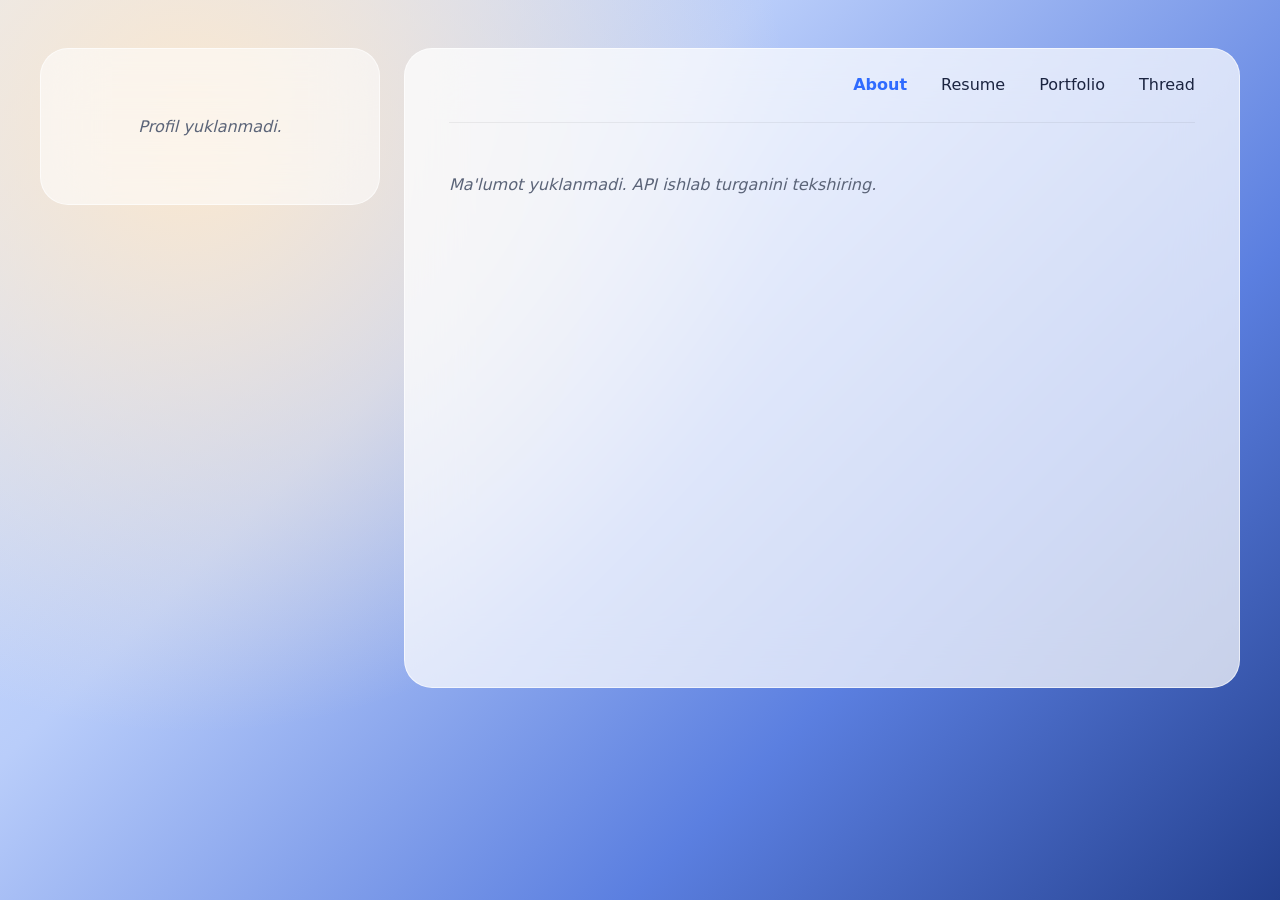
==== index.html @ 70d6c71b "Initial commit" ====
<!DOCTYPE html>
<html lang="uz">
<head>
<meta charset="UTF-8">
<meta name="viewport" content="width=device-width, initial-scale=1.0">
<title>Hanzo-Dev</title>
<meta name="description" content="">
<link rel="icon" href="/static/img/favicon.png">
<link rel="stylesheet" href="/static/css/style.css">
</head>
<body>
<div class="page-wrap">

  <aside class="sidebar" id="sidebar-root">
    <p class="loading-text">Yuklanmoqda...</p>
  </aside>

  <main class="content-panel">
    <nav class="nav-tabs" id="nav-tabs">
      <a href="#/about" data-tab="about">About</a>
      <a href="#/resume" data-tab="resume">Resume</a>
      <a href="#/portfolio" data-tab="portfolio">Portfolio</a>
      <a href="#/thread" data-tab="thread">Thread</a>
    </nav>
    <div id="content-panel-body">
      <p class="loading-text">Yuklanmoqda...</p>
    </div>
  </main>

</div>

<script src="/static/js/api.js"></script>
<script src="/static/js/app.js"></script>
</body>
</html>
---- static/css/style.css ----
:root {
  --accent: #2f6bff;
  --text-dark: #1b2440;
  --text-muted: #5b6478;
  --glass-bg: rgba(255, 255, 255, 0.55);
  --glass-border: rgba(255, 255, 255, 0.6);
  --card-bg: rgba(255, 255, 255, 0.72);
  --radius-lg: 28px;
  --radius-md: 18px;
  --radius-sm: 12px;
}

* { box-sizing: border-box; }

html, body {
  margin: 0;
  padding: 0;
  min-height: 100vh;
  font-family: "Poppins", "Inter", "Segoe UI", system-ui, sans-serif;
  color: var(--text-dark);
}

body {
  background:
    radial-gradient(circle at 15% 15%, #fbe8cf 0%, transparent 45%),
    linear-gradient(135deg, #dce9ff 0%, #b9cdfa 35%, #5b7fe0 70%, #24408f 100%);
  background-attachment: fixed;
  min-height: 100vh;
}

body.has-bg-image {
  background-image: var(--bg-image-url);
  background-size: cover;
  background-position: center;
  background-attachment: fixed;
}

.page-wrap {
  max-width: 1440px;
  margin: 0 auto;
  padding: 48px 40px;
  display: flex;
  gap: 24px;
  align-items: flex-start;
}

/* ---------- Sidebar ---------- */
.sidebar {
  width: 340px;
  flex-shrink: 0;
  background: var(--glass-bg);
  backdrop-filter: blur(30px);
  -webkit-backdrop-filter: blur(30px);
  border: 1px solid var(--glass-border);
  border-radius: var(--radius-lg);
  padding: 32px 28px;
  text-align: center;
}

.avatar-frame {
  width: 190px;
  height: 190px;
  margin: 0 auto 20px;
  border-radius: var(--radius-md);
  background: #f2f4fb;
  overflow: hidden;
  display: flex;
  align-items: center;
  justify-content: center;
}
.avatar-frame img { width: 100%; height: 100%; object-fit: cover; }
.avatar-frame .avatar-placeholder { font-size: 64px; color: #b9c1d9; }

.profile-name {
  font-size: 28px;
  font-weight: 700;
  margin: 4px 0 14px;
}
.profile-name .accent { color: var(--accent); }

.profile-badge {
  display: inline-block;
  background: #eef1f8;
  color: var(--text-muted);
  padding: 7px 18px;
  border-radius: 999px;
  font-size: 14px;
  font-weight: 500;
  margin-bottom: 26px;
}

.contact-info { text-align: left; display: flex; flex-direction: column; gap: 14px; }
.contact-row { display: flex; align-items: center; gap: 14px; }
.contact-icon {
  width: 42px; height: 42px; flex-shrink: 0;
  background: #eef1f8; border-radius: 12px;
  display: flex; align-items: center; justify-content: center;
  color: var(--accent);
}
.contact-icon svg { width: 20px; height: 20px; }
.contact-label { font-size: 11px; letter-spacing: .06em; text-transform: uppercase; color: #9aa2b8; margin-bottom: 2px; }
.contact-value { font-size: 15px; font-weight: 500; color: var(--text-dark); word-break: break-word; }

.social-row { display: flex; justify-content: center; flex-wrap: wrap; gap: 12px; margin-top: 28px; }
.social-row a {
  width: 38px; height: 38px; min-width: 38px; min-height: 38px;
  flex: 0 0 38px; border-radius: 50%;
  display: flex; align-items: center; justify-content: center;
  color: var(--text-dark); background: #eef1f8;
  transition: background .15s, color .15s;
}
.social-row a:hover { background: var(--accent); color: #fff; }
.social-row svg { width: 18px; height: 18px; }

/* ---------- Content panel ---------- */
.content-panel {
  flex: 1;
  background: var(--card-bg);
  backdrop-filter: blur(30px);
  -webkit-backdrop-filter: blur(30px);
  border: 1px solid var(--glass-border);
  border-radius: var(--radius-lg);
  padding: 26px 44px 48px;
  min-height: 640px;
}

.nav-tabs {
  display: flex;
  justify-content: flex-end;
  gap: 34px;
  padding-bottom: 22px;
  border-bottom: 1px solid rgba(0,0,0,0.06);
  margin-bottom: 32px;
}
.nav-tabs a {
  text-decoration: none;
  color: var(--text-dark);
  font-size: 16px;
  font-weight: 500;
  padding-bottom: 6px;
}
.nav-tabs a.active { color: var(--accent); font-weight: 700; }

.page-title { font-size: 34px; font-weight: 800; margin: 0 0 12px; }
.title-underline { width: 46px; height: 4px; background: var(--accent); border-radius: 4px; margin-bottom: 28px; }

.section-title { font-size: 24px; font-weight: 700; margin: 40px 0 18px; }
.lead-text { font-size: 16px; line-height: 1.75; color: var(--text-dark); margin-bottom: 16px; }

/* generic card */
.card {
  background: #fff;
  border-radius: var(--radius-md);
  padding: 26px;
}
.card-grid-2 { display: grid; grid-template-columns: 1fr 1fr; gap: 22px; }
.card-grid-2 .card { display: flex; gap: 16px; align-items: flex-start; }
.card-icon { color: var(--accent); flex-shrink: 0; margin-top: 2px; }
.card-icon svg { width: 26px; height: 26px; }
.card h3 { margin: 0 0 8px; font-size: 17px; font-weight: 700; }
.card p { margin: 0; font-size: 14.5px; line-height: 1.6; color: var(--text-muted); }

/* ---------- Resume: skills ---------- */
.skills-card { background: #fff; border-radius: var(--radius-md); padding: 30px 34px; }
.skill-row { margin-bottom: 26px; }
.skill-row:last-child { margin-bottom: 0; }
.skill-row .skill-label { font-size: 16px; margin-bottom: 10px; }
.skill-row .skill-label b { font-weight: 700; }
.skill-bar-track { height: 8px; border-radius: 6px; background: #eef1f8; overflow: hidden; }
.skill-bar-fill { height: 100%; background: var(--accent); border-radius: 6px; }

/* ---------- Journey ---------- */
.journey-header { display: flex; align-items: center; gap: 14px; margin: 44px 0 22px; }
.journey-header .icon-box {
  width: 44px; height: 44px; border-radius: 12px; background: #eef1f8;
  display: flex; align-items: center; justify-content: center; color: var(--accent);
}
.journey-list { border-left: 2px solid #e3e7f3; padding-left: 26px; display: flex; flex-direction: column; gap: 30px; }
.journey-item { position: relative; }
.journey-item::before {
  content: ""; position: absolute; left: -32px; top: 6px;
  width: 10px; height: 10px; border-radius: 50%; background: var(--accent);
}
.journey-item h4 { margin: 0 0 4px; font-size: 17px; font-weight: 700; }
.journey-item .journey-year { color: var(--accent); font-weight: 600; margin-bottom: 8px; display: inline-block; }
.journey-item p { margin: 0; color: var(--text-muted); line-height: 1.7; }

/* ---------- Portfolio ---------- */
.filter-tabs { display: flex; gap: 28px; margin-bottom: 30px; flex-wrap: wrap; }
.filter-tabs a { text-decoration: none; color: var(--text-muted); font-weight: 500; font-size: 15px; }
.filter-tabs a.active { color: var(--accent); font-weight: 700; }
.portfolio-grid { display: grid; grid-template-columns: repeat(3, 1fr); gap: 26px; }
.portfolio-card { display: block; text-decoration: none; color: inherit; }
.portfolio-thumb {
  border-radius: var(--radius-md); overflow: hidden; aspect-ratio: 16/10.2;
  background: #dfe6fb; margin-bottom: 14px;
}
.portfolio-thumb img { width: 100%; height: 100%; object-fit: cover; display: block; }
.portfolio-card h3 { margin: 0 0 4px; font-size: 17px; font-weight: 700; }
.portfolio-card span { color: var(--text-muted); font-size: 14px; }

/* ---------- Thread ---------- */
.thread-grid { display: grid; grid-template-columns: 1fr 1fr; gap: 24px; }
.thread-card { background: #fff; border-radius: var(--radius-md); padding: 26px; display: block; text-decoration: none; color: inherit; }
.thread-meta { color: var(--text-muted); font-size: 14px; margin-bottom: 10px; }
.thread-meta .read-time { color: var(--accent); font-weight: 600; }
.thread-card h3 { font-size: 19px; font-weight: 700; margin: 0 0 10px; line-height: 1.35; }
.thread-card p { color: var(--text-muted); font-size: 14.5px; line-height: 1.65; margin: 0 0 16px; }
.tag-row { display: flex; gap: 8px; flex-wrap: wrap; }
.tag-pill {
  border: 1px solid var(--accent); color: var(--accent);
  border-radius: 999px; padding: 5px 14px; font-size: 13px; font-weight: 500;
}

/* ---------- Inside world / grid ---------- */
.inside-grid { display: grid; grid-template-columns: repeat(3, 1fr); gap: 22px; }
.inside-grid .card { background: #fff; }
.inside-grid .card-head { display: flex; align-items: center; gap: 10px; margin-bottom: 16px; }
.inside-grid .card-head .card-icon svg { width: 22px; height: 22px; }
.inside-grid .card-head h3 { margin: 0; font-size: 17px; }
.inside-list { list-style: none; padding: 0; margin: 0; display: flex; flex-direction: column; gap: 14px; }
.inside-list li { font-size: 14.5px; line-height: 1.55; color: var(--text-muted); }

/* ---------- Contact form ---------- */
.contact-card { background: #fff; border-radius: var(--radius-md); padding: 30px; margin-top: 20px; }
.contact-heading { color: var(--accent); font-size: 24px; font-weight: 800; margin: 0 0 8px; }
.contact-sub { color: var(--text-muted); margin: 0 0 24px; }
.form-grid { display: grid; grid-template-columns: 1fr 1fr; gap: 18px; margin-bottom: 18px; }
.form-input, .form-textarea {
  width: 100%; border: none; border-bottom: 1.5px solid #e3e7f3; background: transparent;
  padding: 10px 4px; font-size: 15px; font-family: inherit; color: var(--text-dark);
}
.form-input:focus, .form-textarea:focus { outline: none; border-color: var(--accent); }
.form-textarea { resize: vertical; min-height: 110px; }
.btn-send {
  background: var(--accent); color: #fff; border: none; border-radius: 12px;
  padding: 13px 26px; font-size: 15px; font-weight: 600; cursor: pointer;
  display: inline-flex; align-items: center; gap: 8px; margin-top: 20px;
}
.btn-send:hover { opacity: .92; }

/* ---------- Comments ---------- */
.comment-list { display: flex; flex-direction: column; gap: 18px; margin: 24px 0; }
.comment-item { background: #fff; border-radius: var(--radius-sm); padding: 18px 20px; }
.comment-item .c-name { font-weight: 700; margin-right: 10px; }
.comment-item .c-date { color: var(--text-muted); font-size: 13px; }
.comment-item p { margin: 8px 0 0; color: var(--text-dark); line-height: 1.6; }
.comment-empty { color: var(--text-muted); font-style: italic; }

.alert { padding: 14px 18px; border-radius: 12px; margin-bottom: 20px; font-size: 14.5px; }
.alert-success { background: #e6f4ea; color: #1e7a3c; }
.alert-error { background: #fdeaea; color: #b3261e; }

.post-body { font-size: 16px; line-height: 1.85; color: var(--text-dark); }
.post-cover { border-radius: var(--radius-md); overflow: hidden; margin-bottom: 26px; }
.post-cover img { width: 100%; display: block; }

@media (max-width: 980px) {
  .page-wrap { flex-direction: column; padding: 20px; }
  .sidebar { width: 100%; }
  .content-panel { padding: 24px; }
  .nav-tabs { justify-content: flex-start; flex-wrap: wrap; gap: 18px; }
  .card-grid-2, .inside-grid, .portfolio-grid, .thread-grid, .form-grid { grid-template-columns: 1fr; }
}

/* ---------- SPA helpers ---------- */
.hidden { display: none !important; }
.loading-text { color: var(--text-muted); font-style: italic; padding: 20px 0; }
.skeleton { background: linear-gradient(90deg,#eef1f8 25%,#f6f8fc 37%,#eef1f8 63%); background-size: 400% 100%; animation: sk 1.4s ease infinite; border-radius: 10px; }
@keyframes sk { 0% {background-position:100% 50%;} 100% {background-position:0 50%;} }
.field-error { color: #b3261e; font-size: 13px; margin-top: 4px; }
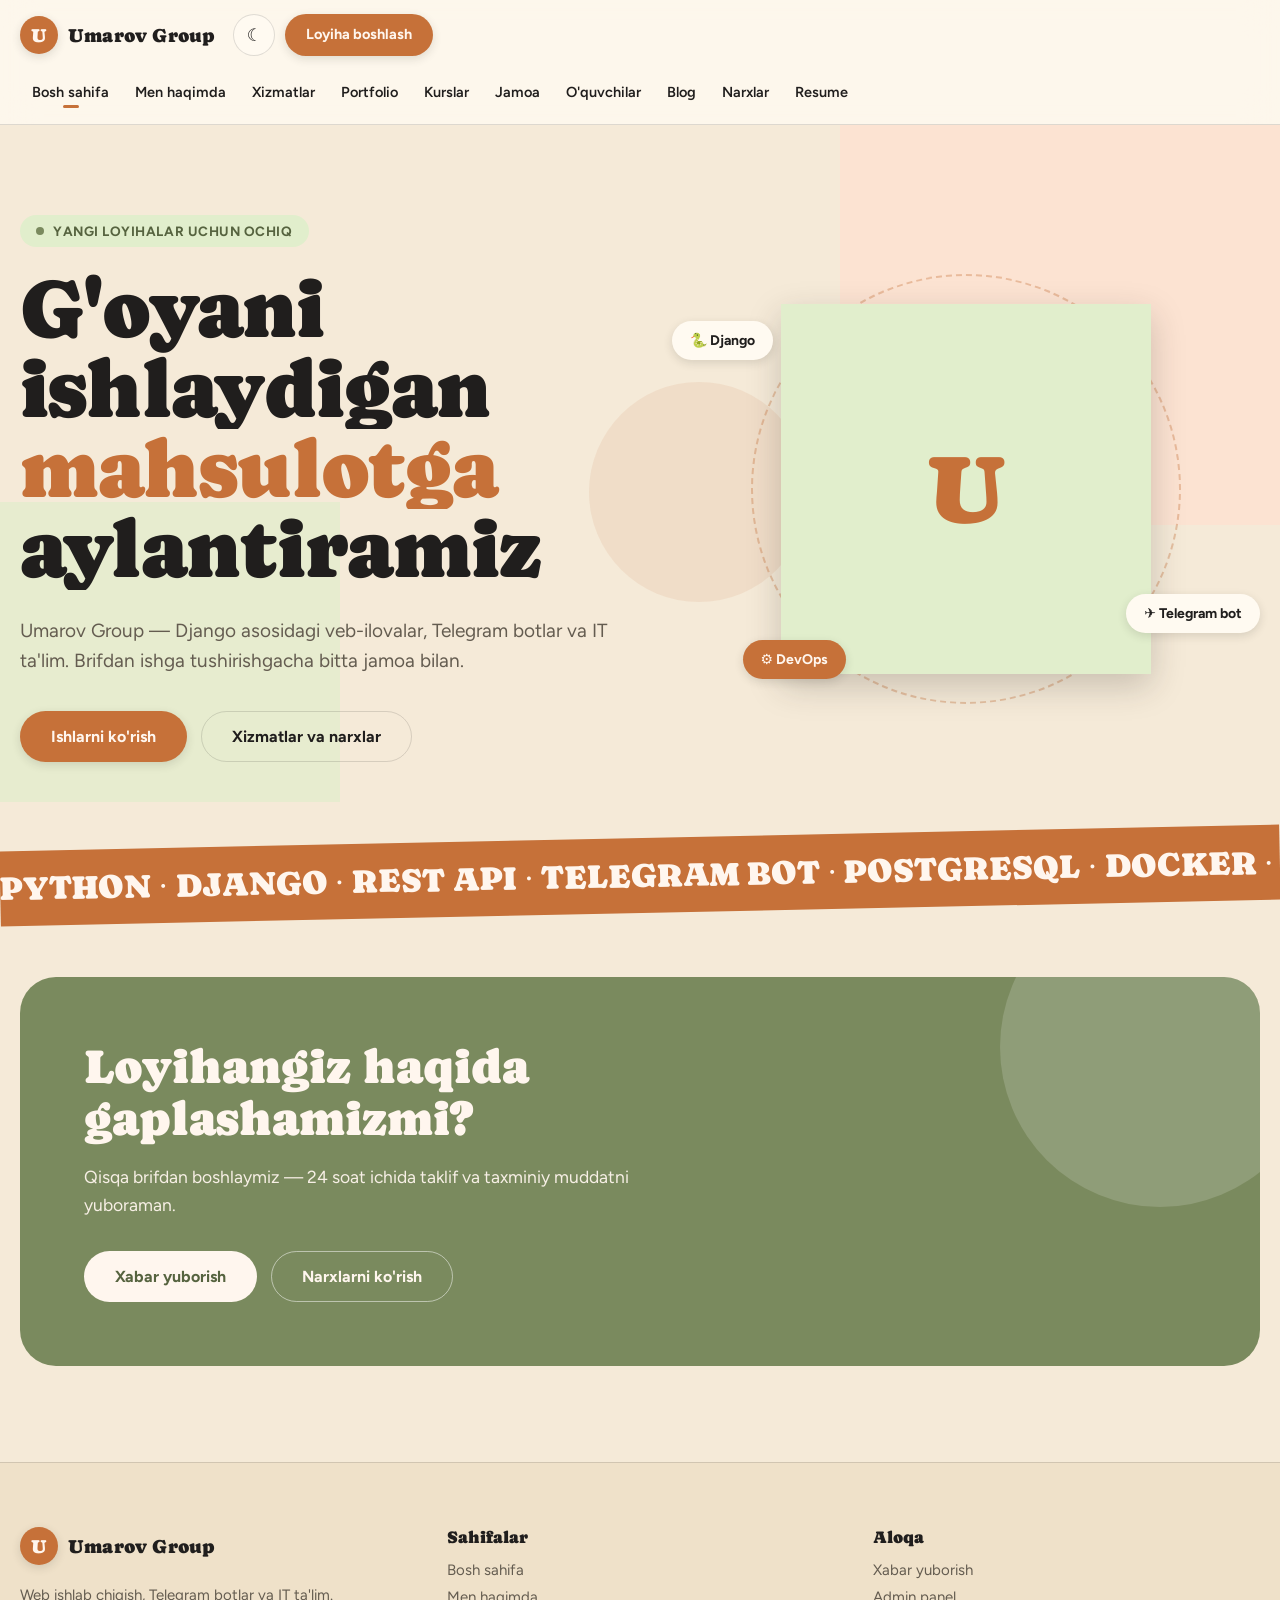
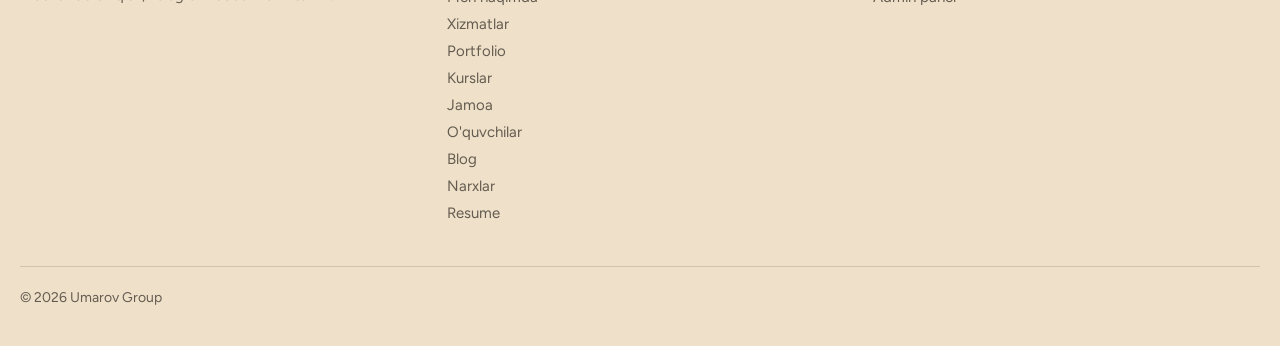
==== commit 9c755b87: "Rebuild the public site from scratch in the "Organic" design Implements the Claude Design handoff: w" ====
--- a/index.html
+++ b/index.html
@@ -3,33 +3,26 @@
 <head>
 <meta charset="UTF-8">
 <meta name="viewport" content="width=device-width, initial-scale=1.0">
-<title>Hanzo-Dev</title>
+<title>Umarov Group</title>
 <meta name="description" content="">
 <link rel="icon" href="/static/img/favicon.png">
+<script>
+try { var t = localStorage.getItem("ug-theme"); if (t === "dark" || t === "light") document.documentElement.setAttribute("data-ugtheme", t); } catch (e) {}
+</script>
+<link rel="preconnect" href="https://fonts.googleapis.com">
+<link rel="preconnect" href="https://fonts.gstatic.com" crossorigin>
+<link rel="stylesheet" href="https://fonts.googleapis.com/css2?family=Caprasimo&family=Figtree:wght@400;500;600;700;800&family=Poppins:wght@400;500;600;700;800&display=swap">
 <link rel="stylesheet" href="/static/css/style.css">
+<link rel="stylesheet" href="/static/css/admin.css">
 </head>
 <body>
-<div class="page-wrap">
-
-  <aside class="sidebar" id="sidebar-root">
-    <p class="loading-text">Yuklanmoqda...</p>
-  </aside>
-
-  <main class="content-panel">
-    <nav class="nav-tabs" id="nav-tabs">
-      <a href="#/about" data-tab="about">About</a>
-      <a href="#/resume" data-tab="resume">Resume</a>
-      <a href="#/portfolio" data-tab="portfolio">Portfolio</a>
-      <a href="#/thread" data-tab="thread">Thread</a>
-    </nav>
-    <div id="content-panel-body">
-      <p class="loading-text">Yuklanmoqda...</p>
-    </div>
-  </main>
-
+<div id="app-root">
+  <p class="ug-boot">Yuklanmoqda...</p>
 </div>
 
 <script src="/static/js/api.js"></script>
 <script src="/static/js/app.js"></script>
+<script src="/static/js/admin.js"></script>
+<script src="/static/js/router.js"></script>
 </body>
 </html>
--- a/static/css/style.css
+++ b/static/css/style.css
@@ -1,271 +1,327 @@
+/* Umarov Group — "Organic" dizayn tizimi asosidagi ochiq sayt uslublari.
+   Rang, shrift va soyalar :root dagi --pg-* o'zgaruvchilaridan olinadi
+   (qorong'i rejim html[data-ugtheme="dark"] orqali). Admin panel uslubi
+   alohida — admin.css. */
 :root {
-  --accent: #2f6bff;
-  --text-dark: #1b2440;
-  --text-muted: #5b6478;
-  --glass-bg: rgba(255, 255, 255, 0.55);
-  --glass-border: rgba(255, 255, 255, 0.6);
-  --card-bg: rgba(255, 255, 255, 0.72);
-  --radius-lg: 28px;
-  --radius-md: 18px;
-  --radius-sm: 12px;
-}
-
-* { box-sizing: border-box; }
-
-html, body {
-  margin: 0;
-  padding: 0;
-  min-height: 100vh;
-  font-family: "Poppins", "Inter", "Segoe UI", system-ui, sans-serif;
-  color: var(--text-dark);
-}
-
-body {
-  background:
-    radial-gradient(circle at 15% 15%, #fbe8cf 0%, transparent 45%),
-    linear-gradient(135deg, #dce9ff 0%, #b9cdfa 35%, #5b7fe0 70%, #24408f 100%);
-  background-attachment: fixed;
-  min-height: 100vh;
-}
-
-body.has-bg-image {
-  background-image: var(--bg-image-url);
-  background-size: cover;
-  background-position: center;
-  background-attachment: fixed;
-}
-
-.page-wrap {
-  max-width: 1440px;
-  margin: 0 auto;
-  padding: 48px 40px;
-  display: flex;
-  gap: 24px;
-  align-items: flex-start;
-}
-
-/* ---------- Sidebar ---------- */
-.sidebar {
-  width: 340px;
-  flex-shrink: 0;
-  background: var(--glass-bg);
-  backdrop-filter: blur(30px);
-  -webkit-backdrop-filter: blur(30px);
-  border: 1px solid var(--glass-border);
-  border-radius: var(--radius-lg);
-  padding: 32px 28px;
-  text-align: center;
-}
-
-.avatar-frame {
-  width: 190px;
-  height: 190px;
-  margin: 0 auto 20px;
-  border-radius: var(--radius-md);
-  background: #f2f4fb;
-  overflow: hidden;
-  display: flex;
-  align-items: center;
-  justify-content: center;
-}
-.avatar-frame img { width: 100%; height: 100%; object-fit: cover; }
-.avatar-frame .avatar-placeholder { font-size: 64px; color: #b9c1d9; }
-
-.profile-name {
-  font-size: 28px;
-  font-weight: 700;
-  margin: 4px 0 14px;
-}
-.profile-name .accent { color: var(--accent); }
-
-.profile-badge {
-  display: inline-block;
-  background: #eef1f8;
-  color: var(--text-muted);
-  padding: 7px 18px;
-  border-radius: 999px;
-  font-size: 14px;
-  font-weight: 500;
-  margin-bottom: 26px;
-}
-
-.contact-info { text-align: left; display: flex; flex-direction: column; gap: 14px; }
-.contact-row { display: flex; align-items: center; gap: 14px; }
-.contact-icon {
-  width: 42px; height: 42px; flex-shrink: 0;
-  background: #eef1f8; border-radius: 12px;
-  display: flex; align-items: center; justify-content: center;
-  color: var(--accent);
-}
-.contact-icon svg { width: 20px; height: 20px; }
-.contact-label { font-size: 11px; letter-spacing: .06em; text-transform: uppercase; color: #9aa2b8; margin-bottom: 2px; }
-.contact-value { font-size: 15px; font-weight: 500; color: var(--text-dark); word-break: break-word; }
-
-.social-row { display: flex; justify-content: center; flex-wrap: wrap; gap: 12px; margin-top: 28px; }
-.social-row a {
-  width: 38px; height: 38px; min-width: 38px; min-height: 38px;
-  flex: 0 0 38px; border-radius: 50%;
-  display: flex; align-items: center; justify-content: center;
-  color: var(--text-dark); background: #eef1f8;
-  transition: background .15s, color .15s;
-}
-.social-row a:hover { background: var(--accent); color: #fff; }
-.social-row svg { width: 18px; height: 18px; }
-
-/* ---------- Content panel ---------- */
-.content-panel {
-  flex: 1;
-  background: var(--card-bg);
-  backdrop-filter: blur(30px);
-  -webkit-backdrop-filter: blur(30px);
-  border: 1px solid var(--glass-border);
-  border-radius: var(--radius-lg);
-  padding: 26px 44px 48px;
-  min-height: 640px;
-}
-
-.nav-tabs {
-  display: flex;
-  justify-content: flex-end;
-  gap: 34px;
-  padding-bottom: 22px;
-  border-bottom: 1px solid rgba(0,0,0,0.06);
-  margin-bottom: 32px;
-}
-.nav-tabs a {
-  text-decoration: none;
-  color: var(--text-dark);
-  font-size: 16px;
-  font-weight: 500;
-  padding-bottom: 6px;
-}
-.nav-tabs a.active { color: var(--accent); font-weight: 700; }
-
-.page-title { font-size: 34px; font-weight: 800; margin: 0 0 12px; }
-.title-underline { width: 46px; height: 4px; background: var(--accent); border-radius: 4px; margin-bottom: 28px; }
-
-.section-title { font-size: 24px; font-weight: 700; margin: 40px 0 18px; }
-.lead-text { font-size: 16px; line-height: 1.75; color: var(--text-dark); margin-bottom: 16px; }
-
-/* generic card */
-.card {
-  background: #fff;
-  border-radius: var(--radius-md);
-  padding: 26px;
-}
-.card-grid-2 { display: grid; grid-template-columns: 1fr 1fr; gap: 22px; }
-.card-grid-2 .card { display: flex; gap: 16px; align-items: flex-start; }
-.card-icon { color: var(--accent); flex-shrink: 0; margin-top: 2px; }
-.card-icon svg { width: 26px; height: 26px; }
-.card h3 { margin: 0 0 8px; font-size: 17px; font-weight: 700; }
-.card p { margin: 0; font-size: 14.5px; line-height: 1.6; color: var(--text-muted); }
-
-/* ---------- Resume: skills ---------- */
-.skills-card { background: #fff; border-radius: var(--radius-md); padding: 30px 34px; }
-.skill-row { margin-bottom: 26px; }
-.skill-row:last-child { margin-bottom: 0; }
-.skill-row .skill-label { font-size: 16px; margin-bottom: 10px; }
-.skill-row .skill-label b { font-weight: 700; }
-.skill-bar-track { height: 8px; border-radius: 6px; background: #eef1f8; overflow: hidden; }
-.skill-bar-fill { height: 100%; background: var(--accent); border-radius: 6px; }
-
-/* ---------- Journey ---------- */
-.journey-header { display: flex; align-items: center; gap: 14px; margin: 44px 0 22px; }
-.journey-header .icon-box {
-  width: 44px; height: 44px; border-radius: 12px; background: #eef1f8;
-  display: flex; align-items: center; justify-content: center; color: var(--accent);
-}
-.journey-list { border-left: 2px solid #e3e7f3; padding-left: 26px; display: flex; flex-direction: column; gap: 30px; }
-.journey-item { position: relative; }
-.journey-item::before {
-  content: ""; position: absolute; left: -32px; top: 6px;
-  width: 10px; height: 10px; border-radius: 50%; background: var(--accent);
-}
-.journey-item h4 { margin: 0 0 4px; font-size: 17px; font-weight: 700; }
-.journey-item .journey-year { color: var(--accent); font-weight: 600; margin-bottom: 8px; display: inline-block; }
-.journey-item p { margin: 0; color: var(--text-muted); line-height: 1.7; }
-
-/* ---------- Portfolio ---------- */
-.filter-tabs { display: flex; gap: 28px; margin-bottom: 30px; flex-wrap: wrap; }
-.filter-tabs a { text-decoration: none; color: var(--text-muted); font-weight: 500; font-size: 15px; }
-.filter-tabs a.active { color: var(--accent); font-weight: 700; }
-.portfolio-grid { display: grid; grid-template-columns: repeat(3, 1fr); gap: 26px; }
-.portfolio-card { display: block; text-decoration: none; color: inherit; }
-.portfolio-thumb {
-  border-radius: var(--radius-md); overflow: hidden; aspect-ratio: 16/10.2;
-  background: #dfe6fb; margin-bottom: 14px;
-}
-.portfolio-thumb img { width: 100%; height: 100%; object-fit: cover; display: block; }
-.portfolio-card h3 { margin: 0 0 4px; font-size: 17px; font-weight: 700; }
-.portfolio-card span { color: var(--text-muted); font-size: 14px; }
-
-/* ---------- Thread ---------- */
-.thread-grid { display: grid; grid-template-columns: 1fr 1fr; gap: 24px; }
-.thread-card { background: #fff; border-radius: var(--radius-md); padding: 26px; display: block; text-decoration: none; color: inherit; }
-.thread-meta { color: var(--text-muted); font-size: 14px; margin-bottom: 10px; }
-.thread-meta .read-time { color: var(--accent); font-weight: 600; }
-.thread-card h3 { font-size: 19px; font-weight: 700; margin: 0 0 10px; line-height: 1.35; }
-.thread-card p { color: var(--text-muted); font-size: 14.5px; line-height: 1.65; margin: 0 0 16px; }
-.tag-row { display: flex; gap: 8px; flex-wrap: wrap; }
-.tag-pill {
-  border: 1px solid var(--accent); color: var(--accent);
-  border-radius: 999px; padding: 5px 14px; font-size: 13px; font-weight: 500;
-}
-
-/* ---------- Inside world / grid ---------- */
-.inside-grid { display: grid; grid-template-columns: repeat(3, 1fr); gap: 22px; }
-.inside-grid .card { background: #fff; }
-.inside-grid .card-head { display: flex; align-items: center; gap: 10px; margin-bottom: 16px; }
-.inside-grid .card-head .card-icon svg { width: 22px; height: 22px; }
-.inside-grid .card-head h3 { margin: 0; font-size: 17px; }
-.inside-list { list-style: none; padding: 0; margin: 0; display: flex; flex-direction: column; gap: 14px; }
-.inside-list li { font-size: 14.5px; line-height: 1.55; color: var(--text-muted); }
-
-/* ---------- Contact form ---------- */
-.contact-card { background: #fff; border-radius: var(--radius-md); padding: 30px; margin-top: 20px; }
-.contact-heading { color: var(--accent); font-size: 24px; font-weight: 800; margin: 0 0 8px; }
-.contact-sub { color: var(--text-muted); margin: 0 0 24px; }
-.form-grid { display: grid; grid-template-columns: 1fr 1fr; gap: 18px; margin-bottom: 18px; }
-.form-input, .form-textarea {
-  width: 100%; border: none; border-bottom: 1.5px solid #e3e7f3; background: transparent;
-  padding: 10px 4px; font-size: 15px; font-family: inherit; color: var(--text-dark);
-}
-.form-input:focus, .form-textarea:focus { outline: none; border-color: var(--accent); }
-.form-textarea { resize: vertical; min-height: 110px; }
-.btn-send {
-  background: var(--accent); color: #fff; border: none; border-radius: 12px;
-  padding: 13px 26px; font-size: 15px; font-weight: 600; cursor: pointer;
-  display: inline-flex; align-items: center; gap: 8px; margin-top: 20px;
-}
-.btn-send:hover { opacity: .92; }
-
-/* ---------- Comments ---------- */
-.comment-list { display: flex; flex-direction: column; gap: 18px; margin: 24px 0; }
-.comment-item { background: #fff; border-radius: var(--radius-sm); padding: 18px 20px; }
-.comment-item .c-name { font-weight: 700; margin-right: 10px; }
-.comment-item .c-date { color: var(--text-muted); font-size: 13px; }
-.comment-item p { margin: 8px 0 0; color: var(--text-dark); line-height: 1.6; }
-.comment-empty { color: var(--text-muted); font-style: italic; }
-
-.alert { padding: 14px 18px; border-radius: 12px; margin-bottom: 20px; font-size: 14.5px; }
-.alert-success { background: #e6f4ea; color: #1e7a3c; }
-.alert-error { background: #fdeaea; color: #b3261e; }
-
-.post-body { font-size: 16px; line-height: 1.85; color: var(--text-dark); }
-.post-cover { border-radius: var(--radius-md); overflow: hidden; margin-bottom: 26px; }
-.post-cover img { width: 100%; display: block; }
-
-@media (max-width: 980px) {
-  .page-wrap { flex-direction: column; padding: 20px; }
-  .sidebar { width: 100%; }
-  .content-panel { padding: 24px; }
-  .nav-tabs { justify-content: flex-start; flex-wrap: wrap; gap: 18px; }
-  .card-grid-2, .inside-grid, .portfolio-grid, .thread-grid, .form-grid { grid-template-columns: 1fr; }
-}
-
-/* ---------- SPA helpers ---------- */
-.hidden { display: none !important; }
-.loading-text { color: var(--text-muted); font-style: italic; padding: 20px 0; }
-.skeleton { background: linear-gradient(90deg,#eef1f8 25%,#f6f8fc 37%,#eef1f8 63%); background-size: 400% 100%; animation: sk 1.4s ease infinite; border-radius: 10px; }
-@keyframes sk { 0% {background-position:100% 50%;} 100% {background-position:0 50%;} }
-.field-error { color: #b3261e; font-size: 13px; margin-top: 4px; }
+  --pg-bg: #f5ead8; --pg-bg2: #efe1c9; --pg-surface: #fffaf1; --pg-ink: #201e1d; --pg-muted: #645c50;
+  --pg-line: rgba(32, 30, 29, .14); --pg-accent: #c67139; --pg-accent-ink: #8c491a; --pg-accent-soft: #ffe1d0;
+  --pg-accent2: #7a8a5e; --pg-accent2-ink: #56633f; --pg-accent2-soft: #e1eecc;
+  --pg-glass: rgba(255, 250, 241, .78); --pg-shadow: 0 12px 32px rgba(46, 43, 37, .22); --pg-shadow-sm: 0 3px 10px rgba(46, 43, 37, .14);
+  --pg-onaccent: #fff6ee; --mx: 0; --my: 0; --prog: 0;
+  --ug-font-display: "Caprasimo", Georgia, serif;
+  --ug-ease: cubic-bezier(.2, .8, .2, 1);
+}
+html[data-ugtheme="dark"] {
+  --pg-bg: #171310; --pg-bg2: #1f1a15; --pg-surface: #241e19; --pg-ink: #f7edde; --pg-muted: #c7bca9;
+  --pg-line: rgba(247, 237, 222, .16); --pg-accent: #e8945a; --pg-accent-ink: #ffc6a5; --pg-accent-soft: #3a2617;
+  --pg-accent2: #aebf92; --pg-accent2-ink: #ccdbb2; --pg-accent2-soft: #2b3320;
+  --pg-glass: rgba(36, 30, 25, .78); --pg-shadow: 0 14px 40px rgba(0, 0, 0, .5); --pg-shadow-sm: 0 3px 12px rgba(0, 0, 0, .4);
+  --pg-onaccent: #1b1209;
+}
+
+html[data-app="public"] { scroll-behavior: smooth; }
+html[data-app="public"] body {
+  margin: 0; background: var(--pg-bg); color: var(--pg-ink);
+  font-family: "Figtree", system-ui, sans-serif; -webkit-font-smoothing: antialiased; overflow-x: hidden;
+}
+html[data-app="public"] *, html[data-app="public"] *::before, html[data-app="public"] *::after { box-sizing: border-box; }
+:where(html[data-app="public"] a) { color: var(--pg-accent-ink); text-decoration: none; transition: color .2s, background-color .2s, border-color .2s, transform .45s var(--ug-ease), box-shadow .45s var(--ug-ease); }
+:where(html[data-app="public"] a):hover { color: var(--pg-accent); }
+html[data-app="public"] ::selection { background: var(--pg-accent); color: var(--pg-onaccent); }
+html[data-app="public"] :focus-visible { outline: 2px solid var(--pg-accent); outline-offset: 3px; }
+html[data-app="public"] img { max-width: 100%; display: block; }
+.ug-boot { padding: 80px 20px; text-align: center; color: #645c50; font-family: "Figtree", system-ui, sans-serif; }
+
+/* ---------- Animatsiyalar ---------- */
+[data-reveal] { opacity: 0; transform: translateY(38px) scale(.985); transition: opacity .85s cubic-bezier(.2, .75, .25, 1), transform .85s cubic-bezier(.2, .75, .25, 1); }
+[data-reveal="in"] { opacity: 1; transform: none; }
+@keyframes ug-rise { 0% { opacity: 0; transform: translateY(120%) rotate(6deg); } 100% { opacity: 1; transform: none; } }
+@keyframes ug-float { 0%, 100% { transform: translate3d(0, 0, 0) rotate(0); } 50% { transform: translate3d(0, -26px, 0) rotate(6deg); } }
+@keyframes ug-morph { 0%, 100% { border-radius: 58% 42% 44% 56% / 52% 48% 52% 48%; } 33% { border-radius: 42% 58% 62% 38% / 44% 62% 38% 56%; } 66% { border-radius: 50% 50% 36% 64% / 60% 40% 60% 40%; } }
+@keyframes ug-spin { to { transform: rotate(360deg); } }
+@keyframes ug-marquee { to { transform: translateX(-50%); } }
+@keyframes ug-pulse { 0%, 100% { transform: scale(1); opacity: .5; } 50% { transform: scale(1.18); opacity: .18; } }
+@media (prefers-reduced-motion: reduce) {
+  *, *::before, *::after { animation-duration: .001ms !important; transition-duration: .001ms !important; }
+  [data-reveal] { opacity: 1; transform: none; }
+}
+
+/* ---------- Qobiq: progress, glow, header ---------- */
+.ug-progress { position: fixed; top: 0; left: 0; height: 4px; width: 100%; z-index: 90; pointer-events: none; }
+.ug-progress > div { height: 100%; width: calc(var(--prog) * 100%); background: linear-gradient(90deg, var(--pg-accent2), var(--pg-accent)); border-radius: 0 999px 999px 0; }
+.ug-glow {
+  position: fixed; top: 0; left: 0; width: 520px; height: 520px; margin: -260px 0 0 -260px; border-radius: 50%;
+  pointer-events: none; z-index: 1; opacity: .7; filter: blur(24px); transition: opacity .4s;
+  background: radial-gradient(circle, color-mix(in srgb, var(--pg-accent) 26%, transparent) 0%, transparent 68%);
+}
+.ug-shell { position: relative; z-index: 2; min-height: 100vh; background: var(--pg-bg); overflow: hidden; }
+.ug-header {
+  position: sticky; top: 0; z-index: 50; padding: 14px 20px;
+  backdrop-filter: blur(18px); -webkit-backdrop-filter: blur(18px);
+  background: var(--pg-glass); border-bottom: 1px solid var(--pg-line);
+}
+.ug-header-in { max-width: 1280px; margin: 0 auto; display: flex; align-items: center; gap: 18px; flex-wrap: wrap; }
+.ug-brand { display: flex; align-items: center; gap: 10px; flex-shrink: 0; }
+.ug-mark {
+  width: 38px; height: 38px; border-radius: 50%; background: var(--pg-accent); color: var(--pg-onaccent);
+  display: grid; place-items: center; font-family: var(--ug-font-display); font-size: 19px; box-shadow: var(--pg-shadow-sm);
+}
+.ug-brand-name { font-family: var(--ug-font-display); font-size: 19px; color: var(--pg-ink); letter-spacing: .2px; }
+.ug-nav { display: flex; gap: 2px; flex-wrap: nowrap; overflow-x: auto; scrollbar-width: none; margin-left: auto; align-items: center; min-width: 0; }
+.ug-nav::-webkit-scrollbar { display: none; }
+.ug-nav a { flex: 0 0 auto; position: relative; padding: 9px 12px; border-radius: 999px; font-size: 14.5px; font-weight: 600; color: var(--pg-ink); }
+.ug-nav a:hover { background: var(--pg-accent-soft); color: var(--pg-accent-ink); }
+.ug-nav a.active::after { content: ""; position: absolute; left: 50%; bottom: 2px; width: 16px; height: 3px; margin-left: -8px; border-radius: 999px; background: var(--pg-accent); }
+.ug-actions { display: flex; gap: 10px; align-items: center; }
+.ug-theme-btn {
+  width: 42px; height: 42px; border-radius: 999px; border: 1px solid var(--pg-line); background: var(--pg-surface); color: var(--pg-ink);
+  cursor: pointer; display: grid; place-items: center; font-size: 17px; font-family: inherit;
+}
+.ug-theme-btn:hover { background: var(--pg-accent-soft); color: var(--pg-accent-ink); }
+@media (max-width: 1360px) { .ug-nav { order: 3; width: 100%; margin-left: 0; } }
+@media (max-width: 520px) { .ug-actions .ug-btn-sm { display: none; } .ug-actions { margin-left: auto; } }
+
+/* ---------- Tugmalar va umumiy elementlar ---------- */
+.ug-btn { display: inline-block; padding: 15px 30px; border-radius: 999px; font-weight: 700; font-size: 16px; cursor: pointer; font-family: inherit; border: 1.5px solid transparent; text-align: center; line-height: 1.2; }
+.ug-btn-sm { padding: 11px 20px; font-size: 14.5px; white-space: nowrap; }
+.ug-btn-primary { background: var(--pg-accent); color: var(--pg-onaccent); box-shadow: var(--pg-shadow-sm); }
+html[data-app="public"] .ug-btn-primary:hover { background: var(--pg-accent-ink); color: var(--pg-onaccent); }
+.ug-btn-ghost { border-color: var(--pg-line); color: var(--pg-ink); background: transparent; }
+html[data-app="public"] .ug-btn-ghost:hover { background: var(--pg-accent-soft); color: var(--pg-accent-ink); }
+.ug-btn-on { background: var(--pg-onaccent); color: var(--pg-accent2-ink); }
+html[data-app="public"] .ug-btn-on:hover { background: var(--pg-accent); color: var(--pg-onaccent); }
+.ug-btn-line-on { border-color: rgba(255, 255, 255, .5); color: var(--pg-onaccent); }
+html[data-app="public"] .ug-btn-line-on:hover { background: rgba(255, 255, 255, .14); color: var(--pg-onaccent); }
+.ug-btn-block { display: block; width: 100%; }
+.ug-eyebrow { font-size: 13.5px; font-weight: 700; letter-spacing: .14em; text-transform: uppercase; color: var(--pg-accent2-ink); }
+.ug-h1 { font-family: var(--ug-font-display); font-weight: 400; font-size: clamp(36px, 5.6vw, 76px); margin: 12px 0 0; line-height: 1.02; text-wrap: balance; }
+.ug-h2 { font-family: var(--ug-font-display); font-weight: 400; font-size: clamp(30px, 4vw, 54px); margin: 10px 0 0; line-height: 1.05; }
+.ug-h3 { font-family: var(--ug-font-display); font-weight: 400; line-height: 1.2; margin: 0; }
+.ug-lead { font-size: 18px; line-height: 1.62; color: var(--pg-muted); max-width: 58ch; margin: 22px 0 0; }
+.ug-muted { color: var(--pg-muted); }
+.ug-sec { padding: 0 20px 92px; }
+.ug-page-sec { padding: clamp(44px, 6vw, 84px) 20px 96px; }
+.ug-w { max-width: 1280px; margin: 0 auto; }
+.ug-w1180 { max-width: 1180px; } .ug-w1080 { max-width: 1080px; } .ug-w960 { max-width: 960px; } .ug-w940 { max-width: 940px; } .ug-w760 { max-width: 760px; }
+.ug-sec-head { display: flex; justify-content: space-between; align-items: flex-end; gap: 24px; flex-wrap: wrap; margin-bottom: 46px; }
+.ug-pill-link { font-weight: 700; font-size: 15px; padding: 12px 22px; border-radius: 999px; border: 1.5px solid var(--pg-line); color: var(--pg-ink); }
+html[data-app="public"] .ug-pill-link:hover { background: var(--pg-accent-soft); color: var(--pg-accent-ink); }
+.ug-back { font-weight: 700; font-size: 14.5px; }
+.ug-tag { display: inline-block; padding: 6px 14px; border-radius: 999px; background: var(--pg-accent2-soft); color: var(--pg-accent2-ink); font-size: 12.5px; font-weight: 700; }
+.ug-tag-accent { background: var(--pg-accent-soft); color: var(--pg-accent-ink); }
+.ug-tags { display: flex; flex-wrap: wrap; gap: 8px; }
+.ug-grid { display: grid; gap: 22px; grid-template-columns: repeat(auto-fit, minmax(var(--min, 280px), 1fr)); }
+.ug-card { border-radius: 28px; background: var(--pg-surface); border: 1px solid var(--pg-line); }
+.ug-lift { transition: transform .45s var(--ug-ease), box-shadow .45s var(--ug-ease); }
+.ug-lift:hover { transform: translateY(-10px); box-shadow: var(--pg-shadow); }
+.ug-empty { padding: 40px 0; color: var(--pg-muted); font-size: 17px; }
+
+/* ---------- Bosh sahifa: hero ---------- */
+.ug-hero { position: relative; padding: clamp(48px, 7vw, 104px) 20px 40px; overflow: hidden; }
+.ug-hero-bg { position: absolute; inset: 0; pointer-events: none; overflow: hidden; }
+.ug-blob { position: absolute; }
+.ug-blob-1 { top: -120px; right: -80px; width: 520px; height: 520px; background: var(--pg-accent-soft); opacity: .75; animation: ug-morph 18s ease-in-out infinite; transform: translate3d(calc(var(--mx) * 26px), calc(var(--my) * 20px), 0); }
+.ug-blob-2 { bottom: -160px; left: -120px; width: 460px; height: 460px; background: var(--pg-accent2-soft); opacity: .7; animation: ug-morph 24s ease-in-out infinite reverse; transform: translate3d(calc(var(--mx) * -22px), calc(var(--my) * -16px), 0); }
+.ug-blob-3 { top: 38%; left: 46%; width: 220px; height: 220px; border-radius: 50%; background: var(--pg-accent); opacity: .1; animation: ug-pulse 9s ease-in-out infinite; }
+.ug-hero-grid { position: relative; max-width: 1280px; margin: 0 auto; display: grid; grid-template-columns: repeat(auto-fit, minmax(320px, 1fr)); gap: clamp(32px, 5vw, 72px); align-items: center; }
+.ug-badge { display: inline-flex; align-items: center; gap: 9px; padding: 8px 16px; border-radius: 999px; background: var(--pg-accent2-soft); color: var(--pg-accent2-ink); font-size: 13.5px; font-weight: 700; letter-spacing: .04em; text-transform: uppercase; }
+.ug-badge i { width: 8px; height: 8px; border-radius: 50%; background: var(--pg-accent2); animation: ug-pulse 2.4s ease-in-out infinite; }
+.ug-hero h1 { font-family: var(--ug-font-display); font-weight: 400; font-size: clamp(42px, 6.4vw, 92px); line-height: .98; margin: 22px 0 0; letter-spacing: -.01em; text-wrap: balance; }
+.ug-line { display: block; overflow: hidden; }
+.ug-line > span { display: inline-block; animation: ug-rise .9s cubic-bezier(.16, 1, .3, 1) both; }
+.ug-line:nth-child(2) > span { animation-delay: .12s; color: var(--pg-accent); }
+.ug-line:nth-child(3) > span { animation-delay: .24s; }
+.ug-hero-lead { max-width: 52ch; margin: 26px 0 0; font-size: clamp(16px, 1.5vw, 19px); line-height: 1.62; color: var(--pg-muted); }
+.ug-hero-cta { display: flex; gap: 14px; flex-wrap: wrap; margin-top: 34px; }
+.ug-stats { display: flex; gap: clamp(22px, 4vw, 54px); flex-wrap: wrap; margin-top: 48px; }
+.ug-stat b { display: block; font-family: var(--ug-font-display); font-weight: 400; font-size: clamp(30px, 3.4vw, 44px); color: var(--pg-accent); }
+.ug-stat:nth-child(2) b { color: var(--pg-accent2); }
+.ug-stat:nth-child(3) b { color: var(--pg-ink); }
+.ug-stat span { font-size: 13.5px; color: var(--pg-muted); font-weight: 600; letter-spacing: .04em; text-transform: uppercase; }
+.ug-hero-art { position: relative; display: grid; place-items: center; min-height: 380px; }
+.ug-ring { position: absolute; width: min(430px, 88%); aspect-ratio: 1; border: 2px dashed var(--pg-accent); opacity: .35; border-radius: 50%; animation: ug-spin 34s linear infinite; }
+.ug-avatar-blob {
+  position: relative; width: min(370px, 80%); aspect-ratio: 1; overflow: hidden; background: var(--pg-accent2-soft);
+  animation: ug-morph 20s ease-in-out infinite; box-shadow: var(--pg-shadow); transform: translate3d(calc(var(--mx) * -14px), calc(var(--my) * -12px), 0);
+  display: grid; place-items: center; font-family: var(--ug-font-display); font-size: 96px; color: var(--pg-accent);
+}
+.ug-avatar-blob img, .ug-person-photo img, .ug-student-photo img { width: 100%; height: 100%; object-fit: cover; filter: saturate(.72) contrast(.94); }
+.ug-chip { position: absolute; padding: 11px 18px; border-radius: 999px; background: var(--pg-surface); box-shadow: var(--pg-shadow-sm); font-weight: 700; font-size: 14px; }
+.ug-chip-1 { top: 6%; left: 0; animation: ug-float 7s ease-in-out infinite; transform: translate3d(calc(var(--mx) * 34px), calc(var(--my) * 24px), 0); }
+.ug-chip-2 { bottom: 12%; right: 0; animation: ug-float 9s ease-in-out 1.2s infinite; transform: translate3d(calc(var(--mx) * -30px), calc(var(--my) * -20px), 0); }
+.ug-chip-3 { bottom: 0; left: 12%; background: var(--pg-accent); color: var(--pg-onaccent); animation: ug-float 8s ease-in-out .6s infinite; }
+.ug-marquee { overflow: hidden; background: var(--pg-accent); color: var(--pg-onaccent); padding: 18px 0; transform: rotate(-1.2deg); margin: 36px 0 64px; }
+.ug-marquee-track { display: flex; width: max-content; animation: ug-marquee 26s linear infinite; }
+.ug-marquee-track span { font-family: var(--ug-font-display); font-size: clamp(22px, 2.6vw, 34px); white-space: nowrap; padding-right: 36px; }
+
+/* ---------- Kartalar: xizmat, loyiha, blog ---------- */
+.ug-service { padding: 34px 28px 30px; box-shadow: var(--pg-shadow-sm); }
+.ug-num { display: grid; place-items: center; width: 54px; height: 54px; border-radius: 50%; background: var(--pg-accent-soft); color: var(--pg-accent-ink); font-family: var(--ug-font-display); font-size: 21px; }
+.ug-service-lg { padding: 36px 30px; }
+.ug-service-lg .ug-num { width: 56px; height: 56px; background: var(--pg-accent); color: var(--pg-onaccent); }
+.ug-service h3 { font-size: 22px; margin: 20px 0 10px; }
+.ug-service p { margin: 0; font-size: 15.5px; line-height: 1.6; color: var(--pg-muted); }
+.ug-service .ug-more { display: inline-block; margin-top: 18px; font-weight: 700; font-size: 14.5px; }
+.ug-project { display: block; overflow: hidden; color: inherit; }
+.ug-project-cover { aspect-ratio: 4/3; overflow: hidden; background: var(--pg-accent2-soft); }
+.ug-project-cover img { width: 100%; height: 100%; object-fit: cover; filter: saturate(.78) contrast(.95); transition: transform .7s var(--ug-ease); }
+.ug-project:hover .ug-project-cover img { transform: scale(1.05); }
+.ug-project-body { padding: 24px 26px 28px; }
+.ug-project h3 { font-size: 23px; margin: 14px 0 8px; color: var(--pg-ink); }
+.ug-project p { margin: 0; font-size: 15px; line-height: 1.55; color: var(--pg-muted); }
+.ug-post { display: flex; flex-direction: column; gap: 14px; padding: 28px; color: inherit; }
+.ug-meta { font-size: 13px; font-weight: 700; color: var(--pg-accent-ink); letter-spacing: .06em; text-transform: uppercase; }
+.ug-post h3 { font-size: 21px; color: var(--pg-ink); line-height: 1.25; }
+.ug-post p { margin: 0; font-size: 15px; line-height: 1.6; color: var(--pg-muted); }
+.ug-post-row { display: grid; grid-template-columns: repeat(auto-fit, minmax(220px, 1fr)); gap: 26px; align-items: center; padding: 24px; color: inherit; }
+.ug-post-row:hover { transform: translateY(-6px); }
+.ug-post-cover { aspect-ratio: 16/10; border-radius: 20px; overflow: hidden; background: var(--pg-accent-soft); }
+.ug-post-cover img { width: 100%; height: 100%; object-fit: cover; filter: saturate(.78); }
+.ug-post-row h2 { font-family: var(--ug-font-display); font-weight: 400; font-size: 26px; margin: 12px 0 10px; color: var(--pg-ink); line-height: 1.22; }
+.ug-post-row p { margin: 0; font-size: 15.5px; line-height: 1.62; color: var(--pg-muted); }
+.ug-cta-band { max-width: 1280px; margin: 0 auto; border-radius: 36px; background: var(--pg-accent2); color: var(--pg-onaccent); padding: clamp(38px, 5vw, 72px); position: relative; overflow: hidden; }
+.ug-cta-band::before { content: ""; position: absolute; top: -90px; right: -60px; width: 320px; height: 320px; border-radius: 50%; background: rgba(255, 255, 255, .16); animation: ug-float 11s ease-in-out infinite; }
+.ug-cta-in { position: relative; max-width: 640px; }
+.ug-cta-in h2 { font-family: var(--ug-font-display); font-weight: 400; font-size: clamp(28px, 3.8vw, 48px); margin: 0; line-height: 1.08; }
+.ug-cta-in p { font-size: 17.5px; line-height: 1.6; margin: 18px 0 32px; opacity: .94; }
+
+/* ---------- Ichki sahifalar ---------- */
+.ug-about-hero { display: flex; gap: clamp(28px, 5vw, 64px); align-items: center; flex-wrap: wrap; margin-top: 24px; }
+.ug-about-text { flex: 1 1 380px; min-width: 0; }
+.ug-about-text p { font-size: 16.5px; line-height: 1.7; color: var(--pg-muted); max-width: 60ch; margin: 0 0 18px; }
+.ug-about-text p:first-child { font-size: clamp(17px, 1.6vw, 21px); line-height: 1.6; }
+.ug-chips { display: flex; gap: 10px; flex-wrap: wrap; margin-top: 26px; }
+.ug-chips .ug-tag { padding: 8px 16px; font-size: 14px; }
+.ug-inside { padding: 28px; }
+.ug-inside h3 { font-size: 20px; margin: 0 0 12px; }
+.ug-inside p { margin: 0; font-size: 15.5px; line-height: 1.6; color: var(--pg-muted); }
+.ug-inside ul { margin: 0; padding-left: 18px; color: var(--pg-muted); line-height: 1.7; font-size: 15.5px; }
+.ug-timeline { position: relative; padding-left: 34px; border-left: 2px dashed var(--pg-accent); }
+.ug-tl-item { position: relative; padding-bottom: 38px; }
+.ug-tl-item::before { content: ""; position: absolute; left: -43px; top: 4px; width: 18px; height: 18px; border-radius: 50%; background: var(--pg-accent); box-shadow: 0 0 0 6px var(--pg-bg); }
+.ug-tl-item h3 { font-size: 22px; margin: 12px 0 8px; }
+.ug-tl-item p { margin: 0; font-size: 15.5px; line-height: 1.65; color: var(--pg-muted); max-width: 60ch; }
+.ug-filters { display: flex; gap: 10px; flex-wrap: wrap; margin: 30px 0 42px; align-items: center; }
+.ug-filter { padding: 10px 20px; border-radius: 999px; border: 1.5px solid var(--pg-line); background: var(--pg-surface); color: var(--pg-ink); font-weight: 700; font-size: 14.5px; cursor: pointer; font-family: inherit; }
+.ug-filter:hover { background: var(--pg-accent-soft); color: var(--pg-accent-ink); }
+.ug-filter.active { background: var(--pg-accent); color: var(--pg-onaccent); border-color: var(--pg-accent); }
+.ug-search { margin-left: auto; width: auto; flex: 1 1 220px; max-width: 340px; }
+.ug-project-detail .ug-cover { border-radius: 32px; overflow: hidden; box-shadow: var(--pg-shadow); }
+.ug-project-detail .ug-cover img, .ug-post-detail .ug-cover img { width: 100%; filter: saturate(.8) contrast(.95); }
+.ug-gallery { display: grid; gap: 22px; margin-top: 40px; }
+.ug-gallery img { width: 100%; border-radius: 24px; box-shadow: var(--pg-shadow-sm); filter: saturate(.85); }
+.ug-body { font-size: 16.5px; line-height: 1.75; color: var(--pg-ink); margin: 36px 0 0; }
+.ug-post-detail .ug-body { font-size: 17.5px; line-height: 1.78; margin-top: 34px; }
+.ug-post-detail .ug-cover { border-radius: 28px; overflow: hidden; box-shadow: var(--pg-shadow-sm); }
+.ug-detail-actions { display: flex; gap: 12px; flex-wrap: wrap; margin-top: 34px; }
+.ug-skills { display: grid; gap: 26px; }
+.ug-skill-top { display: flex; justify-content: space-between; gap: 16px; align-items: baseline; margin-bottom: 10px; font-weight: 700; font-size: 16.5px; }
+.ug-skill-top em { font-family: var(--ug-font-display); font-style: normal; color: var(--pg-accent); }
+.ug-bar { height: 12px; border-radius: 999px; background: var(--pg-accent-soft); overflow: hidden; }
+.ug-bar > div { height: 100%; width: 0; border-radius: 999px; background: linear-gradient(90deg, var(--pg-accent2), var(--pg-accent)); transition: width 1.4s var(--ug-ease); }
+.ug-exp { padding: 26px 28px; border-radius: 24px; background: var(--pg-surface); border: 1px solid var(--pg-line); }
+.ug-exp span { font-size: 13px; font-weight: 700; color: var(--pg-accent-ink); }
+.ug-exp h3 { font-size: 21px; margin: 8px 0; }
+.ug-exp p { margin: 0; font-size: 15.5px; line-height: 1.6; color: var(--pg-muted); }
+.ug-course { display: flex; flex-direction: column; padding: 34px 30px; }
+.ug-course h3 { font-size: 23px; margin: 16px 0 10px; }
+.ug-course p { margin: 0 0 18px; font-size: 15.5px; line-height: 1.6; color: var(--pg-muted); }
+.ug-course-foot { margin-top: auto; display: flex; justify-content: space-between; align-items: center; gap: 12px; padding-top: 18px; border-top: 1px solid var(--pg-line); }
+.ug-course-foot span { font-size: 14.5px; color: var(--pg-muted); font-weight: 600; }
+.ug-course-foot b { font-family: var(--ug-font-display); font-weight: 400; font-size: 19px; color: var(--pg-accent); }
+.ug-plan { padding: 38px 32px; border-radius: 32px; box-shadow: var(--pg-shadow-sm); }
+.ug-plan h3 { font-size: 24px; margin: 0 0 6px; }
+.ug-plan > p { margin: 0 0 20px; font-size: 15px; color: var(--pg-muted); line-height: 1.55; }
+.ug-price { font-family: var(--ug-font-display); font-size: clamp(30px, 3.4vw, 42px); color: var(--pg-accent); line-height: 1; }
+.ug-feats { display: grid; gap: 10px; margin: 26px 0 28px; }
+.ug-feats div { display: flex; gap: 10px; align-items: flex-start; font-size: 15.5px; line-height: 1.5; }
+.ug-feats i { font-style: normal; color: var(--pg-accent2-ink); font-weight: 800; }
+.ug-contact-grid { display: grid; grid-template-columns: repeat(auto-fit, minmax(300px, 1fr)); gap: 48px; }
+.ug-contact-list { display: grid; gap: 14px; margin-top: 32px; }
+.ug-contact-row { display: flex; gap: 14px; align-items: center; padding: 16px 20px; border-radius: 22px; background: var(--pg-surface); border: 1px solid var(--pg-line); }
+.ug-contact-row > span { width: 42px; height: 42px; border-radius: 50%; background: var(--pg-accent-soft); color: var(--pg-accent-ink); display: grid; place-items: center; font-size: 18px; flex-shrink: 0; }
+.ug-contact-row small { display: block; font-size: 12px; font-weight: 700; letter-spacing: .08em; text-transform: uppercase; color: var(--pg-muted); }
+.ug-contact-row b { font-size: 16px; font-weight: 600; word-break: break-word; }
+.ug-socials { display: flex; gap: 10px; flex-wrap: wrap; margin-top: 22px; }
+.ug-socials a { width: 44px; height: 44px; border-radius: 50%; display: grid; place-items: center; background: var(--pg-surface); border: 1px solid var(--pg-line); color: var(--pg-ink); }
+.ug-socials a:hover { background: var(--pg-accent); color: var(--pg-onaccent); border-color: var(--pg-accent); transform: translateY(-3px); }
+.ug-socials svg { width: 19px; height: 19px; }
+.ug-form-card { padding: 36px 32px; border-radius: 32px; background: var(--pg-surface); border: 1px solid var(--pg-line); box-shadow: var(--pg-shadow-sm); }
+.ug-form-card h2 { font-family: var(--ug-font-display); font-weight: 400; font-size: 24px; margin: 0 0 20px; }
+.ug-form { display: grid; gap: 14px; }
+.ug-input, .ug-textarea { padding: 14px 20px; border-radius: 999px; border: 1.5px solid var(--pg-line); background: var(--pg-bg); color: var(--pg-ink); font-family: inherit; font-size: 15.5px; width: 100%; }
+.ug-textarea { border-radius: 22px; padding: 16px 20px; resize: vertical; }
+.ug-input::placeholder, .ug-textarea::placeholder { color: var(--pg-muted); opacity: .8; }
+.ug-input:focus, .ug-textarea:focus { outline: none; border-color: var(--pg-accent); box-shadow: 0 0 0 3px var(--pg-accent-soft); }
+.ug-form-msg { margin: 16px 0 0; font-size: 14.5px; color: var(--pg-accent2-ink); font-weight: 600; min-height: 1em; }
+.ug-comments { display: grid; gap: 14px; margin: 30px 0 0; }
+.ug-comment { padding: 18px 22px; border-radius: 22px; background: var(--pg-surface); border: 1px solid var(--pg-line); }
+.ug-comment b { font-weight: 700; margin-right: 10px; }
+.ug-comment small { color: var(--pg-muted); font-size: 13px; }
+.ug-comment p { margin: 8px 0 0; line-height: 1.6; color: var(--pg-ink); }
+.ug-comment-box { margin-top: 56px; padding: 32px; border-radius: 28px; background: var(--pg-surface); border: 1px solid var(--pg-line); }
+.ug-comment-box h3 { font-size: 22px; margin: 0 0 18px; }
+
+/* ---------- Jamoa va o'quvchilar ---------- */
+.ug-person { padding: 30px 26px 26px; display: flex; flex-direction: column; gap: 6px; position: relative; }
+.ug-person-photo, .ug-student-photo {
+  width: 104px; height: 104px; overflow: hidden; background: var(--pg-accent2-soft); animation: ug-morph 16s ease-in-out infinite;
+  display: grid; place-items: center; font-size: 34px; margin-bottom: 14px; box-shadow: 0 0 0 4px color-mix(in srgb, var(--c, var(--pg-accent)) 32%, transparent);
+}
+.ug-person h3, .ug-student h3 { font-size: 21px; }
+.ug-role { font-size: 14px; font-weight: 700; color: var(--pg-accent-ink); }
+.ug-person p { margin: 6px 0 0; font-size: 14.5px; line-height: 1.55; color: var(--pg-muted); }
+.ug-person .ug-tags, .ug-student .ug-tags { margin: 8px 0 4px; }
+.ug-person-foot { margin-top: auto; padding-top: 16px; display: flex; align-items: center; justify-content: space-between; gap: 10px; }
+.ug-person-foot .ug-socials { margin: 0; gap: 8px; }
+.ug-person-foot .ug-socials a { width: 36px; height: 36px; }
+.ug-person-foot .ug-socials svg { width: 16px; height: 16px; }
+.ug-go { width: 40px; height: 40px; border-radius: 50%; display: grid; place-items: center; background: var(--c, var(--pg-accent)); color: #fff6ee; flex-shrink: 0; }
+html[data-app="public"] .ug-go:hover { color: #fff6ee; transform: translateX(3px) scale(1.06); }
+.ug-go svg { width: 18px; height: 18px; }
+.ug-badge-ico { position: absolute; top: 22px; right: 22px; width: 38px; height: 38px; border-radius: 12px; display: grid; place-items: center; background: var(--c, var(--pg-accent)); color: #fff6ee; box-shadow: var(--pg-shadow-sm); }
+.ug-badge-ico svg { width: 19px; height: 19px; }
+.ug-student { padding: 26px 22px; display: flex; flex-direction: column; gap: 4px; }
+.ug-student .ug-role { color: var(--c, var(--pg-accent-ink)); filter: brightness(.82); }
+.ug-student-meta { font-size: 13.5px; color: var(--pg-muted); line-height: 1.6; margin: 8px 0 14px; }
+.ug-student .ug-btn { margin-top: auto; padding: 10px 18px; font-size: 14px; background: var(--c, var(--pg-accent)); color: #fff6ee; }
+.ug-student.hidden { display: none; }
+
+/* ---------- 3D ko'nikmalar kubi ---------- */
+.ug-cube-wrap { --cube-size: 230px; width: var(--cube-size); flex: 0 0 auto; margin: 0 auto; display: flex; flex-direction: column; align-items: center; gap: 22px; }
+.ug-cube-scene { position: relative; width: var(--cube-size); height: var(--cube-size); perspective: 1100px; touch-action: none; transition: transform .25s var(--ug-ease); }
+.ug-cube-scene:hover { transform: scale(1.045); }
+.ug-cube-scene::after { content: ""; position: absolute; z-index: -1; left: 50%; bottom: -26px; transform: translateX(-50%); width: 70%; height: calc(var(--cube-size) * .12); background: radial-gradient(ellipse at center, rgba(46, 43, 37, .38), transparent 72%); filter: blur(3px); }
+.ug-cube { width: 100%; height: 100%; position: relative; transform-style: preserve-3d; cursor: grab; will-change: transform; user-select: none; }
+.ug-cube.grabbing { cursor: grabbing; }
+.ug-face { position: absolute; width: var(--cube-size); height: var(--cube-size); border-radius: 26px; transform-style: preserve-3d; border: 1.5px solid rgba(255, 246, 238, .5); box-shadow: 0 0 22px color-mix(in srgb, var(--pg-accent) 30%, transparent), inset 0 0 30px rgba(0, 0, 0, .18); }
+.ug-face-in { position: absolute; inset: 0; transform: translateZ(9px); display: flex; flex-direction: column; align-items: center; justify-content: center; gap: 8px; padding: 16px; text-align: center; color: #fff6ee; transition: transform .3s var(--ug-ease); }
+.ug-cube-scene:hover .ug-face-in { transform: translateZ(18px) scale(1.05); }
+.ug-face-ico { width: 40px; height: 40px; filter: drop-shadow(0 3px 8px rgba(0, 0, 0, .35)); }
+.ug-face-ico svg { width: 100%; height: 100%; }
+.ug-face h4 { font-family: var(--ug-font-display); font-weight: 400; font-size: 18px; margin: 0; }
+.ug-face p { margin: 0; font-size: 10.5px; line-height: 1.5; opacity: .92; }
+.ug-face-top { background: linear-gradient(160deg, #d67f48, #8c491a); transform: rotateX(90deg) translateZ(calc(var(--cube-size) / 2)); }
+.ug-face-left { background: linear-gradient(160deg, #8fa073, #3d472b); transform: rotateY(-90deg) translateZ(calc(var(--cube-size) / 2)); }
+.ug-face-front { background: linear-gradient(160deg, #b2622d, #643312); transform: translateZ(calc(var(--cube-size) / 2)); }
+.ug-face-right { background: linear-gradient(160deg, #728157, #272e1b); transform: rotateY(90deg) translateZ(calc(var(--cube-size) / 2)); }
+.ug-face-back { background: linear-gradient(160deg, #c67139, #402310); transform: rotateY(180deg) translateZ(calc(var(--cube-size) / 2)); }
+.ug-face-bottom { background: linear-gradient(160deg, #82796a, #2e2b25); transform: rotateX(-90deg) translateZ(calc(var(--cube-size) / 2)); }
+
+/* ---------- Footer ---------- */
+.ug-footer { border-top: 1px solid var(--pg-line); background: var(--pg-bg2); padding: 64px 20px 40px; }
+.ug-footer-grid { max-width: 1280px; margin: 0 auto; display: grid; grid-template-columns: repeat(auto-fit, minmax(220px, 1fr)); gap: 40px; }
+.ug-footer p { margin: 18px 0 0; font-size: 15px; line-height: 1.6; color: var(--pg-muted); max-width: 32ch; }
+.ug-footer h4 { font-family: var(--ug-font-display); font-weight: 400; font-size: 17px; margin: 0 0 14px; }
+.ug-footer-links { display: grid; gap: 9px; }
+.ug-footer-links a, .ug-footer-links span { font-size: 15px; color: var(--pg-muted); }
+.ug-footer-links a:hover { color: var(--pg-accent); }
+.ug-footer-bottom { max-width: 1280px; margin: 44px auto 0; padding-top: 22px; border-top: 1px solid var(--pg-line); display: flex; justify-content: space-between; gap: 16px; flex-wrap: wrap; font-size: 14px; color: var(--pg-muted); }
+
+@media (max-width: 640px) {
+  .ug-cube-wrap { --cube-size: 170px; }
+  .ug-face p { display: none; }
+  .ug-header { padding: 12px 14px; }
+  .ug-search { margin-left: 0; width: 100%; }
+  .ug-marquee { margin: 24px 0 44px; }
+}
--- a/static/css/admin.css
+++ b/static/css/admin.css
@@ -0,0 +1,220 @@
+/* ---------- Admin uchun umumiy baza (ochiq sayt dizaynidan mustaqil) ---------- */
+:root {
+  --accent: #2f6bff;
+  --accent-soft: rgba(47, 107, 255, 0.14);
+  --text-dark: #1b2440;
+  --text-muted: #5b6478;
+  --card-bg: rgba(255, 255, 255, 0.72);
+  --shadow-soft: 0 20px 60px -20px rgba(24, 39, 92, 0.25);
+  --shadow-card: 0 10px 30px -14px rgba(24, 39, 92, 0.18);
+  --ease: cubic-bezier(.34, 1.56, .64, 1);
+}
+html[data-app="admin"] body {
+  margin: 0; min-height: 100vh; color: var(--text-dark);
+  font-family: "Poppins", "Inter", "Segoe UI", system-ui, sans-serif;
+  background:
+    radial-gradient(circle at 15% 15%, #fbe8cf 0%, transparent 45%),
+    linear-gradient(135deg, #dce9ff 0%, #b9cdfa 35%, #5b7fe0 70%, #24408f 100%);
+  background-attachment: fixed;
+}
+html[data-app="admin"] * { box-sizing: border-box; }
+@keyframes fadeInUp { 0% { opacity: 0; transform: translateY(20px); } 100% { opacity: 1; transform: none; } }
+@keyframes fadeIn { from { opacity: 0; } to { opacity: 1; } }
+@keyframes popIn { 0% { opacity: 0; transform: scale(.9); } 100% { opacity: 1; transform: scale(1); } }
+.form-input, .form-textarea {
+  width: 100%; border: none; border-bottom: 1.5px solid #e3e7f3; background: transparent;
+  padding: 10px 4px; font-size: 15px; font-family: inherit; color: var(--text-dark);
+  transition: border-color .2s;
+}
+.form-input:focus, .form-textarea:focus { outline: none; border-color: var(--accent); }
+.form-textarea { resize: vertical; min-height: 110px; }
+.btn-send {
+  background: var(--accent); color: #fff; border: none; border-radius: 12px;
+  padding: 13px 26px; font-size: 15px; font-weight: 600; cursor: pointer;
+  display: inline-flex; align-items: center; gap: 8px; margin-top: 20px;
+  transition: transform .2s var(--ease), box-shadow .2s var(--ease), opacity .2s;
+}
+.btn-send:hover { opacity: .95; transform: translateY(-2px); box-shadow: 0 10px 24px -8px var(--accent); }
+.btn-send:active { transform: translateY(0) scale(.97); }
+.alert { padding: 14px 18px; border-radius: 12px; margin-bottom: 20px; font-size: 14.5px; animation: popIn .3s var(--ease) both; }
+.alert-success { background: #e6f4ea; color: #1e7a3c; }
+.alert-error { background: #fdeaea; color: #b3261e; }
+.loading-text { color: var(--text-muted); font-style: italic; padding: 20px 0; animation: fadeIn .3s both; }
+
+
+/* ---------- Admin panel — premium dizayn ---------- */
+.admin-login-wrap {
+  min-height: 100vh; display: flex; align-items: center; justify-content: center;
+  padding: 20px; position: relative; overflow: hidden;
+  background: radial-gradient(circle at 20% 20%, #2a3570 0%, transparent 55%),
+              radial-gradient(circle at 85% 80%, #4b2f8f 0%, transparent 50%),
+              linear-gradient(150deg, #0f1533 0%, #171f45 45%, #1e2a5e 100%);
+}
+.admin-login-wrap::before, .admin-login-wrap::after {
+  content: ""; position: absolute; border-radius: 50%; filter: blur(60px); opacity: .5; pointer-events: none;
+}
+.admin-login-wrap::before { width: 320px; height: 320px; top: -80px; left: -80px; background: radial-gradient(circle, #7c5cff, transparent 70%); }
+.admin-login-wrap::after { width: 380px; height: 380px; bottom: -120px; right: -100px; background: radial-gradient(circle, #2f6bff, transparent 70%); }
+.admin-login-card {
+  position: relative; z-index: 1;
+  width: 380px; background: rgba(20, 26, 58, 0.55); backdrop-filter: blur(28px); -webkit-backdrop-filter: blur(28px);
+  border: 1px solid rgba(255,255,255,0.14); border-radius: 26px; padding: 44px 36px;
+  box-shadow: 0 30px 80px -20px rgba(0,0,0,.55), inset 0 1px 0 rgba(255,255,255,.08);
+  animation: fadeInUp .6s var(--ease, ease) both;
+}
+.admin-login-badge {
+  width: 56px; height: 56px; border-radius: 16px; margin: 0 auto 20px;
+  display: flex; align-items: center; justify-content: center; font-size: 26px;
+  background: linear-gradient(135deg, var(--accent), #7c5cff);
+  box-shadow: 0 10px 26px -8px rgba(124,92,255,.7);
+}
+.admin-login-title { font-size: 24px; font-weight: 800; margin: 0 0 6px; color: #fff; text-align: center; }
+.admin-login-sub { color: rgba(255,255,255,.6); margin: 0 0 26px; font-size: 13.5px; text-align: center; }
+.admin-login-card .form-input {
+  color: #fff; border-bottom-color: rgba(255,255,255,.22);
+}
+.admin-login-card .form-input::placeholder { color: rgba(255,255,255,.4); }
+.admin-login-card .form-input:focus { border-bottom-color: var(--accent); }
+.admin-login-card .btn-send {
+  background: linear-gradient(120deg, var(--accent), #7c5cff);
+  box-shadow: 0 12px 26px -10px rgba(124,92,255,.6);
+}
+
+.admin-wrap { display: flex; min-height: 100vh; background: var(--card-bg); }
+.admin-sidebar {
+  width: 264px; flex-shrink: 0; position: relative; z-index: 2;
+  background: linear-gradient(180deg, #12173a 0%, #171d47 55%, #1d2555 100%);
+  padding: 28px 18px; display: flex; flex-direction: column;
+  box-shadow: 6px 0 30px -12px rgba(10, 14, 40, .35);
+}
+.admin-brand-row { display: flex; align-items: center; gap: 10px; margin-bottom: 22px; padding: 0 6px; }
+.admin-brand-icon {
+  width: 34px; height: 34px; border-radius: 10px; flex-shrink: 0;
+  display: flex; align-items: center; justify-content: center; font-size: 17px;
+  background: linear-gradient(135deg, var(--accent), #7c5cff);
+  box-shadow: 0 6px 16px -4px rgba(124,92,255,.6);
+}
+.admin-brand { font-size: 15.5px; font-weight: 800; color: #fff; line-height: 1.25; }
+.admin-user-row { display: flex; align-items: center; gap: 10px; margin-bottom: 22px; padding: 10px 12px; border-radius: 12px; background: rgba(255,255,255,.06); }
+.admin-user-avatar {
+  width: 30px; height: 30px; border-radius: 50%; flex-shrink: 0;
+  display: flex; align-items: center; justify-content: center; font-size: 13px; font-weight: 700; color: #fff;
+  background: linear-gradient(135deg, #22c55e, #06b6d4); text-transform: uppercase;
+}
+.admin-user { font-size: 13px; color: rgba(255,255,255,.85); font-weight: 600; }
+.admin-nav { display: flex; flex-direction: column; gap: 3px; flex: 1; overflow-y: auto; }
+.admin-nav a {
+  position: relative;
+  padding: 10px 14px; border-radius: 11px; color: rgba(255,255,255,.68); text-decoration: none;
+  font-size: 14px; font-weight: 500;
+  transition: background .2s var(--ease, ease), color .2s var(--ease, ease), transform .2s var(--ease, ease);
+}
+.admin-nav a:hover { background: rgba(255,255,255,.08); color: #fff; transform: translateX(2px); }
+.admin-nav a.active {
+  background: linear-gradient(120deg, var(--accent), #7c5cff); color: #fff; font-weight: 600;
+  box-shadow: 0 8px 20px -8px rgba(124,92,255,.7);
+}
+.admin-nav a.active::before {
+  content: ""; position: absolute; left: -18px; top: 50%; transform: translateY(-50%);
+  width: 4px; height: 18px; border-radius: 4px; background: #fff;
+}
+.admin-sidebar-footer { display: flex; flex-direction: column; gap: 10px; padding-top: 16px; margin-top: 8px; border-top: 1px solid rgba(255,255,255,.1); }
+.admin-link-muted { color: rgba(255,255,255,.55); text-decoration: none; font-size: 13px; transition: color .2s var(--ease, ease); }
+.admin-link-muted:hover { color: #fff; }
+.admin-btn-logout {
+  background: rgba(239,68,68,.16); color: #ff8a8a; border: 1px solid rgba(239,68,68,.28); border-radius: 10px; padding: 9px; font-weight: 600; cursor: pointer;
+  transition: background .2s var(--ease, ease), transform .2s var(--ease, ease);
+}
+.admin-btn-logout:hover { background: rgba(239,68,68,.28); transform: translateY(-1px); }
+
+.admin-content { flex: 1; min-width: 0; padding: 36px 44px; overflow-y: auto; max-height: 100vh; }
+.admin-title { font-size: 25px; font-weight: 800; margin: 0 0 22px; color: var(--text-dark); animation: fadeInUp .4s var(--ease, ease) both; }
+.admin-list-head { display: flex; align-items: center; justify-content: space-between; margin-bottom: 20px; }
+
+.admin-table-wrap { border-radius: 16px; box-shadow: var(--shadow-card, 0 10px 30px -14px rgba(24,39,92,.18)); }
+.admin-table { width: 100%; border-collapse: collapse; background: #fff; border-radius: 16px; overflow: hidden; animation: fadeInUp .45s var(--ease, ease) both; }
+.admin-table th, .admin-table td { text-align: left; padding: 13px 18px; font-size: 14px; border-bottom: 1px solid #eef1f8; }
+.admin-table th { background: #f6f8fc; color: var(--text-muted); font-weight: 700; font-size: 11.5px; text-transform: uppercase; letter-spacing: .06em; }
+.admin-table tbody tr { transition: background .15s var(--ease, ease); }
+.admin-table tbody tr:hover { background: #f5f7ff; }
+.admin-table tbody tr:last-child td { border-bottom: none; }
+.admin-row-actions { display: flex; gap: 8px; white-space: nowrap; }
+
+.admin-btn-sm {
+  border: 1px solid #dde3f2; background: #fff; color: var(--text-dark); border-radius: 9px; padding: 7px 13px; font-size: 13px; font-weight: 500; cursor: pointer;
+  transition: background .2s var(--ease, ease), transform .2s var(--ease, ease), border-color .2s var(--ease, ease), box-shadow .2s var(--ease, ease);
+}
+.admin-btn-sm:hover { background: #f6f8fc; transform: translateY(-1px); box-shadow: 0 6px 14px -8px rgba(24,39,92,.3); }
+.admin-btn-danger { color: #dc2626; border-color: #f6cccc; }
+.admin-btn-danger:hover { background: #fef2f2; }
+
+.admin-form {
+  background: #fff; border-radius: 18px; padding: 28px; margin: 20px 0 28px;
+  display: grid; grid-template-columns: 1fr 1fr; gap: 18px 22px; align-items: start;
+  box-shadow: var(--shadow-card, 0 10px 30px -14px rgba(24,39,92,.18)); border: 1px solid rgba(24,39,92,.05);
+  animation: fadeInUp .4s var(--ease, ease) both;
+}
+.admin-form > h3, .admin-form > #admin-form-alert, .admin-form > .admin-form-actions, .admin-form > .btn-send {
+  grid-column: 1 / -1;
+}
+.admin-form h3 { margin: 0 0 4px; font-size: 18px; font-weight: 800; color: var(--text-dark); }
+.admin-span2 { grid-column: 1 / -1; }
+.admin-form-section {
+  margin: 10px 0 -4px; padding-top: 18px; border-top: 1px solid #eef1f8;
+  font-size: 11.5px; font-weight: 800; text-transform: uppercase; letter-spacing: .07em; color: var(--accent);
+}
+.admin-form-section-first { margin-top: 0; padding-top: 0; border-top: none; }
+.admin-field { display: flex; flex-direction: column; gap: 7px; font-size: 13px; font-weight: 600; color: var(--text-muted); }
+.admin-field input[type=text], .admin-field input[type=email], .admin-field input[type=url],
+.admin-field input[type=number], .admin-field input[type=date], .admin-field input[type=datetime-local],
+.admin-field select, .admin-field textarea {
+  width: 100%; border: 1.5px solid #e3e7f3; border-radius: 11px; padding: 11px 13px; font-size: 14.5px; font-weight: 400; font-family: inherit; color: var(--text-dark);
+  background: #fbfcff;
+  transition: border-color .2s var(--ease, ease), box-shadow .2s var(--ease, ease), background .2s var(--ease, ease);
+}
+.admin-field input:focus, .admin-field select:focus, .admin-field textarea:focus {
+  outline: none; border-color: var(--accent); background: #fff; box-shadow: 0 0 0 4px var(--accent-soft, rgba(47,107,255,.14));
+}
+.admin-field select[multiple] { min-height: 96px; }
+.admin-field-checkbox { flex-direction: row; align-items: center; gap: 10px; }
+.admin-field-checkbox input { width: 18px; height: 18px; accent-color: var(--accent); }
+.admin-image-preview { width: 100px; height: 100px; object-fit: cover; border-radius: 12px; margin-bottom: 6px; box-shadow: 0 6px 16px -6px rgba(24,39,92,.3); }
+.admin-readonly-value {
+  background: #f6f8fc; border: 1.5px dashed #dde3f2; border-radius: 11px;
+  padding: 11px 13px; font-size: 14.5px; color: var(--text-muted); font-weight: 600;
+}
+.admin-form-actions { display: flex; gap: 12px; align-items: center; padding-top: 4px; }
+
+@media (max-width: 900px) {
+  .admin-wrap { flex-direction: column; min-height: auto; }
+  .admin-sidebar {
+    width: 100%; flex-direction: row; flex-wrap: nowrap; align-items: center;
+    padding: 14px 16px; gap: 14px; overflow-x: auto;
+    position: sticky; top: 0; z-index: 10; box-shadow: 0 4px 20px -8px rgba(10,14,40,.4);
+  }
+  .admin-brand-row, .admin-user-row { display: none; }
+  .admin-nav { flex-direction: row; flex: none; gap: 6px; overflow-x: auto; overflow-y: visible; -webkit-overflow-scrolling: touch; }
+  .admin-nav a { white-space: nowrap; padding: 8px 12px; font-size: 13.5px; }
+  .admin-nav a.active::before { display: none; }
+  .admin-sidebar-footer { flex-direction: row; flex-shrink: 0; padding-top: 0; margin-top: 0; border-top: none; padding-left: 10px; border-left: 1px solid rgba(255,255,255,.14); }
+  .admin-link-muted { display: none; }
+  .admin-btn-logout { padding: 8px 12px; font-size: 13px; white-space: nowrap; }
+
+  .admin-content { padding: 18px; max-height: none; overflow-y: visible; }
+  .admin-title { font-size: 20px; }
+  .admin-list-head { flex-direction: column; align-items: stretch; gap: 12px; }
+  .admin-list-head .btn-send { width: 100%; justify-content: center; }
+
+  .admin-table-wrap { overflow-x: auto; -webkit-overflow-scrolling: touch; border-radius: 14px; }
+  .admin-table { min-width: 640px; }
+
+  .admin-form { padding: 18px; grid-template-columns: 1fr; }
+  .admin-form-actions { flex-direction: column-reverse; align-items: stretch; }
+  .admin-form-actions .btn-send, .admin-form-actions .admin-btn-sm { width: 100%; justify-content: center; }
+  .admin-image-preview { width: 80px; height: 80px; }
+}
+
+@media (max-width: 420px) {
+  .admin-login-card { width: 100%; padding: 32px 24px; }
+  .admin-content { padding: 14px; }
+}
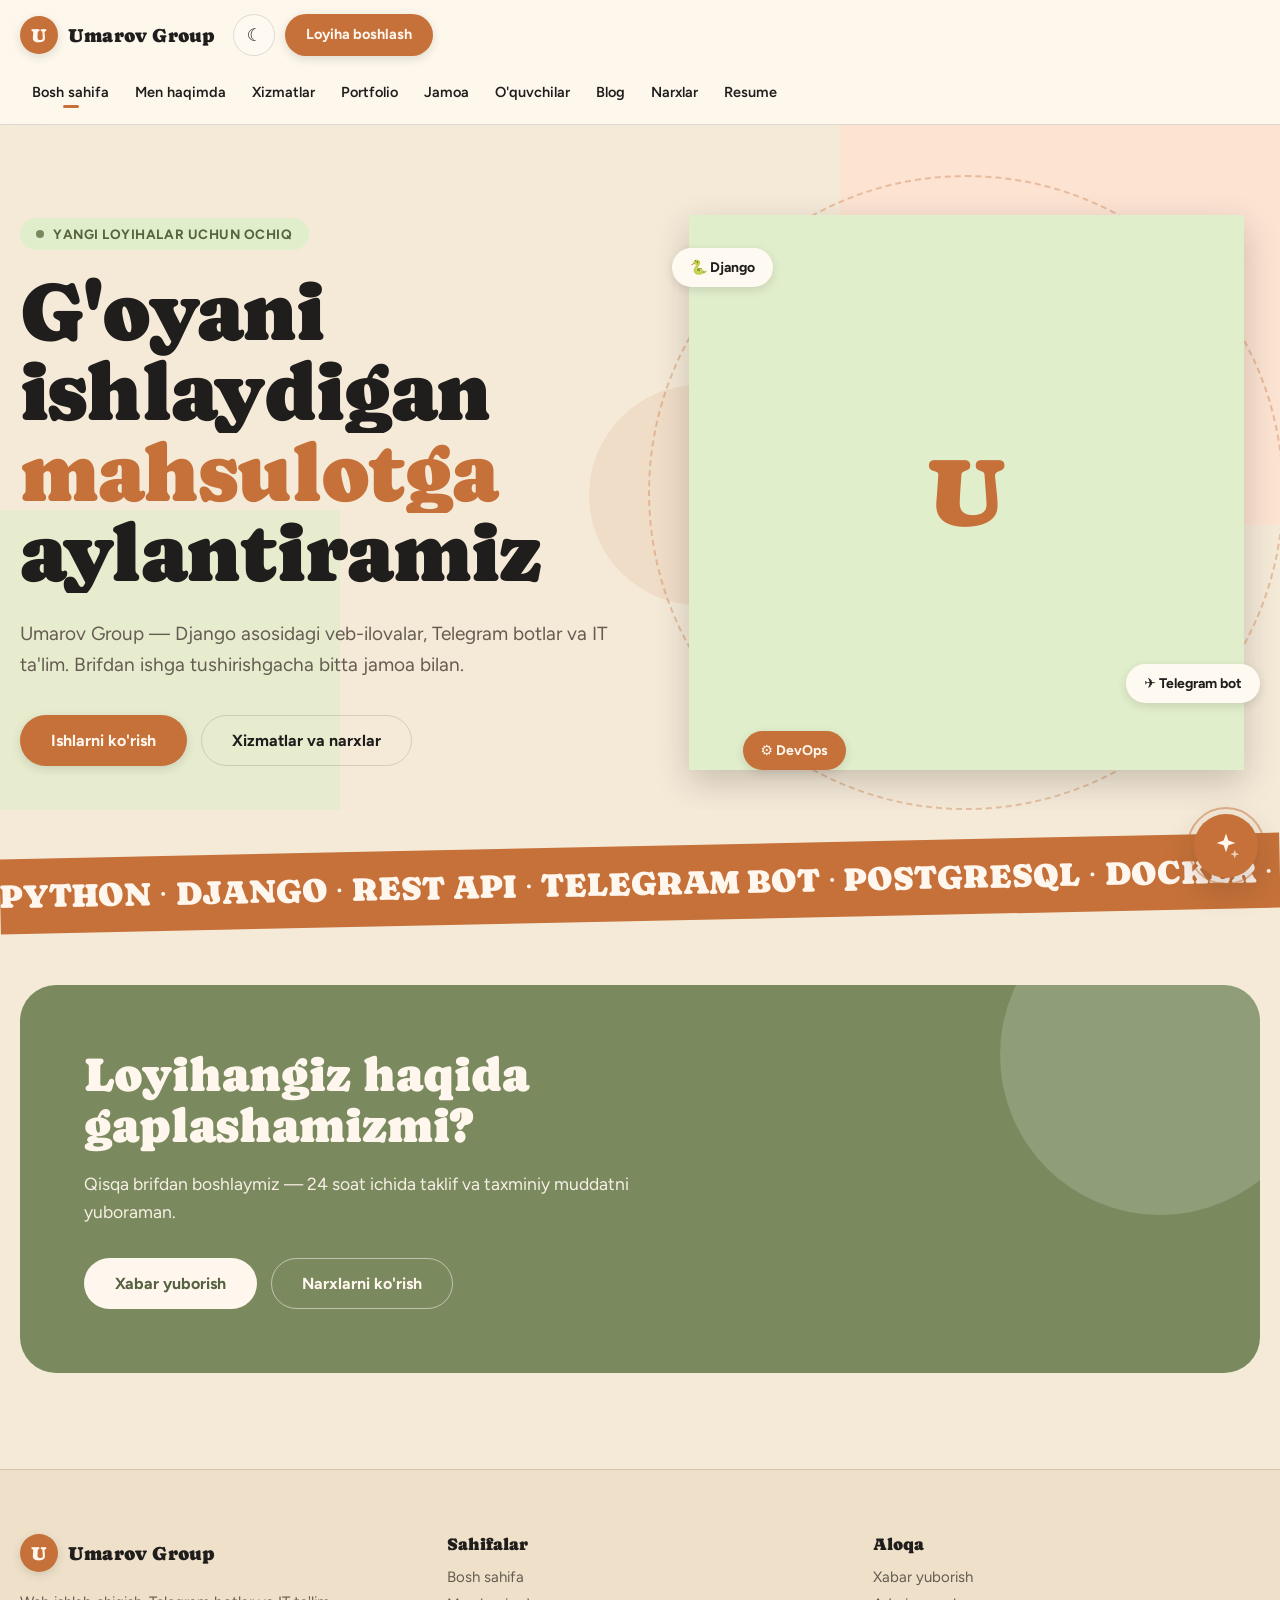
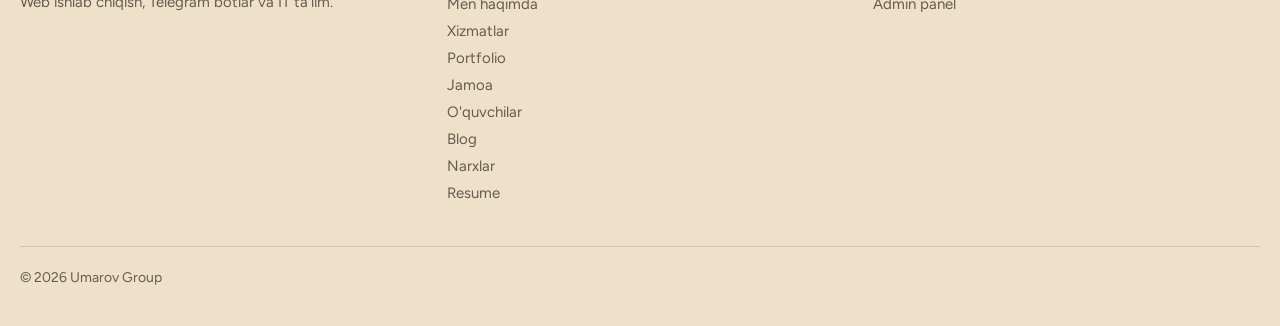
==== commit a3a4bb09: "Add AI assistant widget with random rotating nudges Chat widget (Organic design) talks to the backen" ====
--- a/index.html
+++ b/index.html
@@ -22,6 +22,7 @@
 
 <script src="/static/js/api.js"></script>
 <script src="/static/js/app.js"></script>
+<script src="/static/js/assistant.js"></script>
 <script src="/static/js/admin.js"></script>
 <script src="/static/js/router.js"></script>
 </body>
--- a/static/css/style.css
+++ b/static/css/style.css
@@ -138,10 +138,10 @@
 .ug-stat:nth-child(2) b { color: var(--pg-accent2); }
 .ug-stat:nth-child(3) b { color: var(--pg-ink); }
 .ug-stat span { font-size: 13.5px; color: var(--pg-muted); font-weight: 600; letter-spacing: .04em; text-transform: uppercase; }
-.ug-hero-art { position: relative; display: grid; place-items: center; min-height: 380px; }
-.ug-ring { position: absolute; width: min(430px, 88%); aspect-ratio: 1; border: 2px dashed var(--pg-accent); opacity: .35; border-radius: 50%; animation: ug-spin 34s linear infinite; }
+.ug-hero-art { position: relative; display: grid; place-items: center; min-height: 520px; }
+.ug-ring { position: absolute; width: min(645px, 108%); aspect-ratio: 1; border: 2px dashed var(--pg-accent); opacity: .35; border-radius: 50%; animation: ug-spin 34s linear infinite; }
 .ug-avatar-blob {
-  position: relative; width: min(370px, 80%); aspect-ratio: 1; overflow: hidden; background: var(--pg-accent2-soft);
+  position: relative; width: min(555px, 100%); aspect-ratio: 1; overflow: hidden; background: var(--pg-accent2-soft);
   animation: ug-morph 20s ease-in-out infinite; box-shadow: var(--pg-shadow); transform: translate3d(calc(var(--mx) * -14px), calc(var(--my) * -12px), 0);
   display: grid; place-items: center; font-family: var(--ug-font-display); font-size: 96px; color: var(--pg-accent);
 }
@@ -223,12 +223,6 @@
 .ug-exp span { font-size: 13px; font-weight: 700; color: var(--pg-accent-ink); }
 .ug-exp h3 { font-size: 21px; margin: 8px 0; }
 .ug-exp p { margin: 0; font-size: 15.5px; line-height: 1.6; color: var(--pg-muted); }
-.ug-course { display: flex; flex-direction: column; padding: 34px 30px; }
-.ug-course h3 { font-size: 23px; margin: 16px 0 10px; }
-.ug-course p { margin: 0 0 18px; font-size: 15.5px; line-height: 1.6; color: var(--pg-muted); }
-.ug-course-foot { margin-top: auto; display: flex; justify-content: space-between; align-items: center; gap: 12px; padding-top: 18px; border-top: 1px solid var(--pg-line); }
-.ug-course-foot span { font-size: 14.5px; color: var(--pg-muted); font-weight: 600; }
-.ug-course-foot b { font-family: var(--ug-font-display); font-weight: 400; font-size: 19px; color: var(--pg-accent); }
 .ug-plan { padding: 38px 32px; border-radius: 32px; box-shadow: var(--pg-shadow-sm); }
 .ug-plan h3 { font-size: 24px; margin: 0 0 6px; }
 .ug-plan > p { margin: 0 0 20px; font-size: 15px; color: var(--pg-muted); line-height: 1.55; }
@@ -325,3 +319,95 @@
   .ug-search { margin-left: 0; width: 100%; }
   .ug-marquee { margin: 24px 0 44px; }
 }
+
+/* ---------- AI yordamchi vidjeti ---------- */
+@keyframes ug-ai-pop { 0% { opacity: 0; transform: translateY(16px) scale(.88); } 60% { opacity: 1; transform: translateY(-3px) scale(1.02); } 100% { opacity: 1; transform: none; } }
+@keyframes ug-ai-out { to { opacity: 0; transform: translateY(10px) scale(.94); } }
+@keyframes ug-ai-msg { 0% { opacity: 0; transform: translateY(14px) scale(.97); } 100% { opacity: 1; transform: none; } }
+@keyframes ug-ai-dot { 0%, 60%, 100% { transform: translateY(0); opacity: .45; } 30% { transform: translateY(-5px); opacity: 1; } }
+@keyframes ug-ai-bob { 0%, 100% { transform: translateY(0); } 50% { transform: translateY(-5px); } }
+.ug-ai [hidden] { display: none !important; }
+.ug-ai { position: fixed; right: 22px; bottom: 22px; z-index: 70; display: flex; flex-direction: column; align-items: flex-end; gap: 14px; pointer-events: none; font-family: "Figtree", system-ui, sans-serif; }
+.ug-ai > * { pointer-events: auto; }
+.ug-ai button, .ug-ai textarea { font-family: inherit; }
+
+.ug-ai-fab {
+  position: relative; width: 64px; height: 64px; border-radius: 50%; border: none; cursor: pointer; padding: 0;
+  background: var(--pg-accent); color: var(--pg-onaccent); box-shadow: var(--pg-shadow); display: grid; place-items: center;
+  animation: ug-ai-bob 4.5s ease-in-out infinite; transition: background .25s, transform .4s var(--ug-ease);
+}
+.ug-ai-fab:hover { background: var(--pg-accent-ink); transform: scale(1.08); }
+.ug-ai-fab-ring { position: absolute; inset: -7px; border-radius: 50%; border: 2px solid var(--pg-accent); opacity: .5; animation: ug-pulse 3.2s ease-in-out infinite; pointer-events: none; }
+.ug-ai-fab-ico { width: 30px; height: 30px; display: block; transition: transform .5s var(--ug-ease); }
+.ug-ai-fab-ico svg { width: 100%; height: 100%; display: block; }
+.ug-ai-fab:hover .ug-ai-fab-ico { transform: rotate(18deg) scale(1.08); }
+.ug-ai-open .ug-ai-fab { animation: none; }
+.ug-ai-open .ug-ai-fab-ico { transform: rotate(90deg) scale(.9); }
+
+.ug-ai-nudge { position: relative; max-width: min(280px, calc(100vw - 110px)); background: var(--pg-surface); border: 1px solid var(--pg-line); border-radius: 22px 22px 6px 22px; box-shadow: var(--pg-shadow); transform-origin: bottom right; }
+.ug-ai-nudge-in { animation: ug-ai-pop .6s var(--ug-ease) both; }
+.ug-ai-nudge-out { animation: ug-ai-out .3s ease forwards; }
+.ug-ai-nudge-text { display: block; width: 100%; padding: 13px 38px 13px 17px; border: none; background: transparent; cursor: pointer; text-align: left; font-size: 15px; line-height: 1.45; font-weight: 600; color: var(--pg-ink); border-radius: inherit; }
+.ug-ai-nudge-text:hover { color: var(--pg-accent-ink); }
+.ug-ai-nudge-x { position: absolute; top: 7px; right: 7px; width: 26px; height: 26px; border: none; border-radius: 50%; background: transparent; color: var(--pg-muted); cursor: pointer; display: grid; place-items: center; padding: 0; }
+.ug-ai-nudge-x:hover { background: var(--pg-accent-soft); color: var(--pg-accent-ink); }
+.ug-ai-nudge-x svg { width: 13px; height: 13px; }
+
+.ug-ai-panel {
+  width: min(396px, calc(100vw - 32px)); height: min(610px, calc(100dvh - 128px)); display: flex; flex-direction: column;
+  background: var(--pg-surface); border: 1px solid var(--pg-line); border-radius: 28px; box-shadow: var(--pg-shadow); overflow: hidden;
+  transform-origin: bottom right; opacity: 0; transform: translateY(22px) scale(.92);
+  transition: opacity .4s var(--ug-ease), transform .5s var(--ug-ease);
+}
+.ug-ai-open .ug-ai-panel { opacity: 1; transform: none; }
+.ug-ai-head { position: relative; display: flex; align-items: center; gap: 12px; padding: 16px 16px 16px 18px; background: var(--pg-accent-ink); color: var(--pg-onaccent); overflow: hidden; flex-shrink: 0; }
+.ug-ai-head::after { content: ""; position: absolute; right: -40px; top: -50px; width: 150px; height: 150px; background: var(--pg-accent); opacity: .5; animation: ug-morph 16s ease-in-out infinite; pointer-events: none; }
+.ug-ai-head > * { position: relative; z-index: 1; }
+.ug-ai-avatar { width: 42px; height: 42px; border-radius: 50%; display: grid; place-items: center; flex-shrink: 0; background: color-mix(in srgb, var(--pg-onaccent) 20%, transparent); }
+.ug-ai-avatar svg { width: 22px; height: 22px; }
+.ug-ai-title { flex: 1; min-width: 0; display: flex; flex-direction: column; gap: 2px; }
+.ug-ai-title b { font-family: var(--ug-font-display); font-weight: 400; font-size: 18px; letter-spacing: .2px; }
+.ug-ai-title span { display: flex; align-items: center; gap: 7px; font-size: 12.5px; font-weight: 600; opacity: .92; }
+.ug-ai-title i { width: 8px; height: 8px; border-radius: 50%; background: var(--pg-accent2-soft); flex-shrink: 0; animation: ug-pulse 2.4s ease-in-out infinite; }
+.ug-ai-x { width: 34px; height: 34px; border-radius: 50%; border: none; cursor: pointer; display: grid; place-items: center; padding: 0; background: color-mix(in srgb, var(--pg-onaccent) 16%, transparent); color: var(--pg-onaccent); transition: background .2s, transform .35s var(--ug-ease); }
+.ug-ai-x:hover { background: color-mix(in srgb, var(--pg-onaccent) 30%, transparent); transform: rotate(90deg); }
+.ug-ai-x svg { width: 15px; height: 15px; }
+
+.ug-ai-msgs { flex: 1; min-height: 0; overflow-y: auto; padding: 18px 16px 8px; background: var(--pg-bg); display: flex; flex-direction: column; gap: 10px; scrollbar-width: thin; scrollbar-color: var(--pg-line) transparent; overscroll-behavior: contain; }
+.ug-ai-msg { display: flex; max-width: 100%; }
+.ug-ai-user { justify-content: flex-end; }
+.ug-ai-in { animation: ug-ai-msg .5s var(--ug-ease) both; }
+.ug-ai-bubble { max-width: 88%; padding: 11px 15px; font-size: 15.5px; line-height: 1.55; word-wrap: break-word; overflow-wrap: anywhere; }
+.ug-ai-bot .ug-ai-bubble { background: var(--pg-surface); color: var(--pg-ink); border: 1px solid var(--pg-line); border-radius: 20px 20px 20px 6px; }
+.ug-ai-user .ug-ai-bubble { background: var(--pg-accent-ink); color: var(--pg-onaccent); border-radius: 20px 20px 6px 20px; }
+.ug-ai-bubble strong { font-weight: 800; }
+.ug-ai-bubble a { color: inherit; text-decoration: underline; text-underline-offset: 3px; }
+.ug-ai-warn .ug-ai-bubble { background: var(--pg-accent-soft); border-color: var(--pg-accent); }
+.ug-ai-typing .ug-ai-bubble { display: flex; gap: 5px; padding: 15px 17px; }
+.ug-ai-typing .ug-ai-bubble span { width: 7px; height: 7px; border-radius: 50%; background: var(--pg-muted); animation: ug-ai-dot 1.2s ease-in-out infinite; }
+.ug-ai-typing .ug-ai-bubble span:nth-child(2) { animation-delay: .15s; }
+.ug-ai-typing .ug-ai-bubble span:nth-child(3) { animation-delay: .3s; }
+
+.ug-ai-quick { display: flex; flex-wrap: wrap; gap: 8px; padding: 6px 16px 14px; background: var(--pg-bg); }
+.ug-ai-chip { padding: 9px 15px; border-radius: 999px; border: 1.5px solid var(--pg-line); background: var(--pg-surface); color: var(--pg-accent-ink); font-size: 14px; font-weight: 700; cursor: pointer; text-align: left; animation: ug-ai-msg .55s var(--ug-ease) both; transition: background .2s, border-color .2s, transform .35s var(--ug-ease); }
+.ug-ai-chip:nth-child(2) { animation-delay: .07s; } .ug-ai-chip:nth-child(3) { animation-delay: .14s; } .ug-ai-chip:nth-child(4) { animation-delay: .21s; }
+.ug-ai-chip:hover { background: var(--pg-accent-soft); border-color: var(--pg-accent); transform: translateY(-2px); }
+
+.ug-ai-form { display: flex; align-items: flex-end; gap: 10px; padding: 12px 14px 8px; background: var(--pg-surface); border-top: 1px solid var(--pg-line); flex-shrink: 0; }
+.ug-ai-form textarea { flex: 1; min-width: 0; resize: none; scrollbar-width: none; max-height: 120px; padding: 12px 16px; border-radius: 22px; border: 1.5px solid var(--pg-line); background: var(--pg-bg); color: var(--pg-ink); font-size: 15.5px; line-height: 1.4; transition: border-color .2s, box-shadow .2s; }
+.ug-ai-form textarea::-webkit-scrollbar { display: none; }
+.ug-ai-form textarea::placeholder { color: var(--pg-muted); opacity: .8; }
+.ug-ai-form textarea:focus { outline: none; border-color: var(--pg-accent); box-shadow: 0 0 0 4px var(--pg-accent-soft); }
+.ug-ai-send { width: 46px; height: 46px; border-radius: 50%; border: none; flex-shrink: 0; cursor: pointer; background: var(--pg-accent-ink); color: var(--pg-onaccent); display: grid; place-items: center; padding: 0; transition: background .2s, transform .35s var(--ug-ease), opacity .2s; }
+.ug-ai-send:hover:not(:disabled) { background: var(--pg-accent); transform: translateX(2px) scale(1.06); }
+.ug-ai-send:disabled { opacity: .45; cursor: not-allowed; }
+.ug-ai-send svg { width: 20px; height: 20px; }
+.ug-ai-form textarea:disabled { opacity: .6; cursor: not-allowed; }
+.ug-ai-note { margin: 0; padding: 0 16px 12px; background: var(--pg-surface); color: var(--pg-muted); font-size: 12px; line-height: 1.4; text-align: center; flex-shrink: 0; }
+
+@media (max-width: 520px) {
+  .ug-ai { right: 12px; bottom: 12px; gap: 10px; }
+  .ug-ai-fab { width: 58px; height: 58px; }
+  .ug-ai-panel { width: calc(100vw - 24px); height: min(80dvh, 620px); border-radius: 24px; }
+  .ug-ai-form textarea { font-size: 16px; }
+}
--- a/static/css/admin.css
+++ b/static/css/admin.css
@@ -1,220 +1,208 @@
-/* ---------- Admin uchun umumiy baza (ochiq sayt dizaynidan mustaqil) ---------- */
-:root {
-  --accent: #2f6bff;
-  --accent-soft: rgba(47, 107, 255, 0.14);
-  --text-dark: #1b2440;
-  --text-muted: #5b6478;
-  --card-bg: rgba(255, 255, 255, 0.72);
-  --shadow-soft: 0 20px 60px -20px rgba(24, 39, 92, 0.25);
-  --shadow-card: 0 10px 30px -14px rgba(24, 39, 92, 0.18);
-  --ease: cubic-bezier(.34, 1.56, .64, 1);
+/* Admin panel — ochiq saytdagi "Organic" dizayn bilan bir xil (ranglar --pg-* tokenlaridan,
+   style.css da e'lon qilingan; qorong'i rejim html[data-ugtheme="dark"] orqali). */
+html[data-app="admin"] {
+  --adm-danger: #b3261e; --adm-danger-soft: #fbe4df; --adm-danger-line: #efc0b8;
+  --adm-ok: var(--pg-accent2-ink); --adm-ok-soft: var(--pg-accent2-soft);
+  --ug-ease-pop: cubic-bezier(.34, 1.56, .64, 1);
+  color-scheme: light;
+}
+html[data-app="admin"][data-ugtheme="dark"] {
+  --adm-danger: #ff9d92; --adm-danger-soft: #3a1f1b; --adm-danger-line: #6b2f28;
+  color-scheme: dark;
 }
 html[data-app="admin"] body {
-  margin: 0; min-height: 100vh; color: var(--text-dark);
-  font-family: "Poppins", "Inter", "Segoe UI", system-ui, sans-serif;
-  background:
-    radial-gradient(circle at 15% 15%, #fbe8cf 0%, transparent 45%),
-    linear-gradient(135deg, #dce9ff 0%, #b9cdfa 35%, #5b7fe0 70%, #24408f 100%);
-  background-attachment: fixed;
-}
-html[data-app="admin"] * { box-sizing: border-box; }
-@keyframes fadeInUp { 0% { opacity: 0; transform: translateY(20px); } 100% { opacity: 1; transform: none; } }
+  margin: 0; min-height: 100vh; background: var(--pg-bg); color: var(--pg-ink);
+  font-family: "Figtree", system-ui, sans-serif; -webkit-font-smoothing: antialiased;
+}
+html[data-app="admin"] *, html[data-app="admin"] *::before, html[data-app="admin"] *::after { box-sizing: border-box; }
+html[data-app="admin"] ::selection { background: var(--pg-accent); color: var(--pg-onaccent); }
+html[data-app="admin"] :focus-visible { outline: 2px solid var(--pg-accent); outline-offset: 2px; }
+@keyframes fadeInUp { 0% { opacity: 0; transform: translateY(18px); } 100% { opacity: 1; transform: none; } }
 @keyframes fadeIn { from { opacity: 0; } to { opacity: 1; } }
-@keyframes popIn { 0% { opacity: 0; transform: scale(.9); } 100% { opacity: 1; transform: scale(1); } }
+@keyframes popIn { 0% { opacity: 0; transform: scale(.94); } 100% { opacity: 1; transform: scale(1); } }
+@keyframes admMorph { 0%, 100% { border-radius: 58% 42% 44% 56% / 52% 48% 52% 48%; } 50% { border-radius: 42% 58% 62% 38% / 44% 62% 38% 56%; } }
+
+/* ---------- Umumiy: input, tugma, xabar ---------- */
 .form-input, .form-textarea {
-  width: 100%; border: none; border-bottom: 1.5px solid #e3e7f3; background: transparent;
-  padding: 10px 4px; font-size: 15px; font-family: inherit; color: var(--text-dark);
-  transition: border-color .2s;
-}
-.form-input:focus, .form-textarea:focus { outline: none; border-color: var(--accent); }
+  width: 100%; border: 1.5px solid var(--pg-line); border-radius: 14px; background: var(--pg-surface);
+  padding: 13px 16px; font-size: 15px; font-family: inherit; color: var(--pg-ink);
+  transition: border-color .2s, box-shadow .2s;
+}
+.form-input:focus, .form-textarea:focus { outline: none; border-color: var(--pg-accent); box-shadow: 0 0 0 4px var(--pg-accent-soft); }
+.form-input::placeholder { color: var(--pg-muted); opacity: .7; }
 .form-textarea { resize: vertical; min-height: 110px; }
 .btn-send {
-  background: var(--accent); color: #fff; border: none; border-radius: 12px;
-  padding: 13px 26px; font-size: 15px; font-weight: 600; cursor: pointer;
-  display: inline-flex; align-items: center; gap: 8px; margin-top: 20px;
-  transition: transform .2s var(--ease), box-shadow .2s var(--ease), opacity .2s;
-}
-.btn-send:hover { opacity: .95; transform: translateY(-2px); box-shadow: 0 10px 24px -8px var(--accent); }
+  background: var(--pg-accent); color: var(--pg-onaccent); border: 1.5px solid transparent; border-radius: 999px;
+  padding: 13px 28px; font-size: 15px; font-weight: 700; font-family: inherit; cursor: pointer; line-height: 1.2;
+  display: inline-flex; align-items: center; gap: 8px; margin-top: 20px; box-shadow: var(--pg-shadow-sm);
+  transition: background .2s, transform .35s var(--ug-ease-pop), box-shadow .2s;
+}
+.btn-send:hover { background: var(--pg-accent-ink); color: var(--pg-onaccent); transform: translateY(-2px); }
 .btn-send:active { transform: translateY(0) scale(.97); }
-.alert { padding: 14px 18px; border-radius: 12px; margin-bottom: 20px; font-size: 14.5px; animation: popIn .3s var(--ease) both; }
-.alert-success { background: #e6f4ea; color: #1e7a3c; }
-.alert-error { background: #fdeaea; color: #b3261e; }
-.loading-text { color: var(--text-muted); font-style: italic; padding: 20px 0; animation: fadeIn .3s both; }
-
-
-/* ---------- Admin panel — premium dizayn ---------- */
+.alert { padding: 14px 18px; border-radius: 14px; margin-bottom: 20px; font-size: 14.5px; font-weight: 600; animation: popIn .3s var(--ug-ease-pop) both; }
+.alert-success { background: var(--adm-ok-soft); color: var(--adm-ok); }
+.alert-error { background: var(--adm-danger-soft); color: var(--adm-danger); }
+.loading-text { color: var(--pg-muted); font-style: italic; padding: 20px 0; animation: fadeIn .3s both; }
+
+/* ---------- Kirish ekrani ---------- */
 .admin-login-wrap {
   min-height: 100vh; display: flex; align-items: center; justify-content: center;
-  padding: 20px; position: relative; overflow: hidden;
-  background: radial-gradient(circle at 20% 20%, #2a3570 0%, transparent 55%),
-              radial-gradient(circle at 85% 80%, #4b2f8f 0%, transparent 50%),
-              linear-gradient(150deg, #0f1533 0%, #171f45 45%, #1e2a5e 100%);
-}
-.admin-login-wrap::before, .admin-login-wrap::after {
-  content: ""; position: absolute; border-radius: 50%; filter: blur(60px); opacity: .5; pointer-events: none;
-}
-.admin-login-wrap::before { width: 320px; height: 320px; top: -80px; left: -80px; background: radial-gradient(circle, #7c5cff, transparent 70%); }
-.admin-login-wrap::after { width: 380px; height: 380px; bottom: -120px; right: -100px; background: radial-gradient(circle, #2f6bff, transparent 70%); }
+  padding: 20px; position: relative; overflow: hidden; background: var(--pg-bg);
+}
+.admin-login-wrap::before, .admin-login-wrap::after { content: ""; position: absolute; pointer-events: none; animation: admMorph 20s ease-in-out infinite; }
+.admin-login-wrap::before { width: 520px; height: 520px; top: -160px; right: -120px; background: var(--pg-accent-soft); opacity: .8; }
+.admin-login-wrap::after { width: 460px; height: 460px; bottom: -180px; left: -140px; background: var(--pg-accent2-soft); opacity: .75; animation-direction: reverse; }
 .admin-login-card {
-  position: relative; z-index: 1;
-  width: 380px; background: rgba(20, 26, 58, 0.55); backdrop-filter: blur(28px); -webkit-backdrop-filter: blur(28px);
-  border: 1px solid rgba(255,255,255,0.14); border-radius: 26px; padding: 44px 36px;
-  box-shadow: 0 30px 80px -20px rgba(0,0,0,.55), inset 0 1px 0 rgba(255,255,255,.08);
-  animation: fadeInUp .6s var(--ease, ease) both;
+  position: relative; z-index: 1; width: 400px; max-width: 100%;
+  background: var(--pg-surface); border: 1px solid var(--pg-line); border-radius: 32px; padding: 44px 36px;
+  box-shadow: var(--pg-shadow); animation: fadeInUp .6s var(--ug-ease-pop) both;
 }
 .admin-login-badge {
-  width: 56px; height: 56px; border-radius: 16px; margin: 0 auto 20px;
-  display: flex; align-items: center; justify-content: center; font-size: 26px;
-  background: linear-gradient(135deg, var(--accent), #7c5cff);
-  box-shadow: 0 10px 26px -8px rgba(124,92,255,.7);
-}
-.admin-login-title { font-size: 24px; font-weight: 800; margin: 0 0 6px; color: #fff; text-align: center; }
-.admin-login-sub { color: rgba(255,255,255,.6); margin: 0 0 26px; font-size: 13.5px; text-align: center; }
-.admin-login-card .form-input {
-  color: #fff; border-bottom-color: rgba(255,255,255,.22);
-}
-.admin-login-card .form-input::placeholder { color: rgba(255,255,255,.4); }
-.admin-login-card .form-input:focus { border-bottom-color: var(--accent); }
-.admin-login-card .btn-send {
-  background: linear-gradient(120deg, var(--accent), #7c5cff);
-  box-shadow: 0 12px 26px -10px rgba(124,92,255,.6);
-}
-
-.admin-wrap { display: flex; min-height: 100vh; background: var(--card-bg); }
+  width: 60px; height: 60px; border-radius: 50%; margin: 0 auto 20px; display: flex; align-items: center; justify-content: center;
+  font-size: 26px; background: var(--pg-accent-soft); box-shadow: var(--pg-shadow-sm);
+}
+.admin-login-title { font-family: var(--ug-font-display); font-weight: 400; font-size: 32px; margin: 0 0 6px; color: var(--pg-ink); text-align: center; }
+.admin-login-sub { color: var(--pg-muted); margin: 0 0 26px; font-size: 14.5px; text-align: center; }
+
+/* ---------- Asosiy qobiq: yon panel + kontent ---------- */
+.admin-wrap { display: flex; height: 100vh; background: var(--pg-bg); }
 .admin-sidebar {
-  width: 264px; flex-shrink: 0; position: relative; z-index: 2;
-  background: linear-gradient(180deg, #12173a 0%, #171d47 55%, #1d2555 100%);
-  padding: 28px 18px; display: flex; flex-direction: column;
-  box-shadow: 6px 0 30px -12px rgba(10, 14, 40, .35);
-}
-.admin-brand-row { display: flex; align-items: center; gap: 10px; margin-bottom: 22px; padding: 0 6px; }
+  width: 272px; flex-shrink: 0; position: relative; z-index: 2; max-height: 100vh;
+  background: var(--pg-surface); border-right: 1px solid var(--pg-line);
+  padding: 24px 16px 20px; display: flex; flex-direction: column;
+}
+.admin-brand-row { display: flex; align-items: center; gap: 11px; margin-bottom: 20px; padding: 0 8px; }
 .admin-brand-icon {
-  width: 34px; height: 34px; border-radius: 10px; flex-shrink: 0;
-  display: flex; align-items: center; justify-content: center; font-size: 17px;
-  background: linear-gradient(135deg, var(--accent), #7c5cff);
-  box-shadow: 0 6px 16px -4px rgba(124,92,255,.6);
-}
-.admin-brand { font-size: 15.5px; font-weight: 800; color: #fff; line-height: 1.25; }
-.admin-user-row { display: flex; align-items: center; gap: 10px; margin-bottom: 22px; padding: 10px 12px; border-radius: 12px; background: rgba(255,255,255,.06); }
+  width: 40px; height: 40px; border-radius: 50%; flex-shrink: 0; display: flex; align-items: center; justify-content: center;
+  font-size: 18px; background: var(--pg-accent); box-shadow: var(--pg-shadow-sm);
+}
+.admin-brand { font-family: var(--ug-font-display); font-size: 19px; color: var(--pg-ink); line-height: 1.2; letter-spacing: .2px; }
+.admin-user-row { display: flex; align-items: center; gap: 10px; margin-bottom: 18px; padding: 10px 12px; border-radius: 999px; background: var(--pg-bg2); }
 .admin-user-avatar {
-  width: 30px; height: 30px; border-radius: 50%; flex-shrink: 0;
-  display: flex; align-items: center; justify-content: center; font-size: 13px; font-weight: 700; color: #fff;
-  background: linear-gradient(135deg, #22c55e, #06b6d4); text-transform: uppercase;
-}
-.admin-user { font-size: 13px; color: rgba(255,255,255,.85); font-weight: 600; }
-.admin-nav { display: flex; flex-direction: column; gap: 3px; flex: 1; overflow-y: auto; }
+  width: 30px; height: 30px; border-radius: 50%; flex-shrink: 0; display: flex; align-items: center; justify-content: center;
+  font-size: 13px; font-weight: 800; color: var(--pg-onaccent); background: var(--pg-accent2); text-transform: uppercase;
+}
+.admin-user { font-size: 14px; color: var(--pg-ink); font-weight: 700; }
+
+/* Navigatsiya: aylantirish mumkin, lekin scrollbar ko'rinmaydi */
+.admin-nav { display: flex; flex-direction: column; gap: 2px; flex: 1; min-height: 0; overflow-y: auto; scrollbar-width: none; -ms-overflow-style: none; }
+.admin-nav::-webkit-scrollbar { display: none; width: 0; height: 0; }
 .admin-nav a {
-  position: relative;
-  padding: 10px 14px; border-radius: 11px; color: rgba(255,255,255,.68); text-decoration: none;
-  font-size: 14px; font-weight: 500;
-  transition: background .2s var(--ease, ease), color .2s var(--ease, ease), transform .2s var(--ease, ease);
-}
-.admin-nav a:hover { background: rgba(255,255,255,.08); color: #fff; transform: translateX(2px); }
-.admin-nav a.active {
-  background: linear-gradient(120deg, var(--accent), #7c5cff); color: #fff; font-weight: 600;
-  box-shadow: 0 8px 20px -8px rgba(124,92,255,.7);
-}
-.admin-nav a.active::before {
-  content: ""; position: absolute; left: -18px; top: 50%; transform: translateY(-50%);
-  width: 4px; height: 18px; border-radius: 4px; background: #fff;
-}
-.admin-sidebar-footer { display: flex; flex-direction: column; gap: 10px; padding-top: 16px; margin-top: 8px; border-top: 1px solid rgba(255,255,255,.1); }
-.admin-link-muted { color: rgba(255,255,255,.55); text-decoration: none; font-size: 13px; transition: color .2s var(--ease, ease); }
-.admin-link-muted:hover { color: #fff; }
+  position: relative; padding: 11px 16px; border-radius: 999px; color: var(--pg-ink); text-decoration: none;
+  font-size: 14.5px; font-weight: 600; flex: 0 0 auto;
+  transition: background .2s, color .2s, transform .3s var(--ug-ease-pop);
+}
+.admin-nav a:hover { background: var(--pg-accent-soft); color: var(--pg-accent-ink); transform: translateX(2px); }
+.admin-nav a.active { background: var(--pg-accent); color: var(--pg-onaccent); box-shadow: var(--pg-shadow-sm); }
+
+.admin-sidebar-footer { display: flex; flex-direction: column; gap: 10px; padding-top: 16px; margin-top: 10px; border-top: 1px solid var(--pg-line); }
+.admin-footer-row { display: flex; align-items: center; justify-content: space-between; gap: 10px; }
+.admin-link-muted { color: var(--pg-muted); text-decoration: none; font-size: 13.5px; font-weight: 600; transition: color .2s; }
+.admin-link-muted:hover { color: var(--pg-accent); }
+.admin-theme-btn {
+  width: 38px; height: 38px; border-radius: 999px; border: 1px solid var(--pg-line); background: var(--pg-bg);
+  color: var(--pg-ink); cursor: pointer; display: grid; place-items: center; font-size: 16px; font-family: inherit; flex-shrink: 0;
+  transition: background .2s, color .2s;
+}
+.admin-theme-btn:hover { background: var(--pg-accent-soft); color: var(--pg-accent-ink); }
 .admin-btn-logout {
-  background: rgba(239,68,68,.16); color: #ff8a8a; border: 1px solid rgba(239,68,68,.28); border-radius: 10px; padding: 9px; font-weight: 600; cursor: pointer;
-  transition: background .2s var(--ease, ease), transform .2s var(--ease, ease);
-}
-.admin-btn-logout:hover { background: rgba(239,68,68,.28); transform: translateY(-1px); }
-
-.admin-content { flex: 1; min-width: 0; padding: 36px 44px; overflow-y: auto; max-height: 100vh; }
-.admin-title { font-size: 25px; font-weight: 800; margin: 0 0 22px; color: var(--text-dark); animation: fadeInUp .4s var(--ease, ease) both; }
-.admin-list-head { display: flex; align-items: center; justify-content: space-between; margin-bottom: 20px; }
-
-.admin-table-wrap { border-radius: 16px; box-shadow: var(--shadow-card, 0 10px 30px -14px rgba(24,39,92,.18)); }
-.admin-table { width: 100%; border-collapse: collapse; background: #fff; border-radius: 16px; overflow: hidden; animation: fadeInUp .45s var(--ease, ease) both; }
-.admin-table th, .admin-table td { text-align: left; padding: 13px 18px; font-size: 14px; border-bottom: 1px solid #eef1f8; }
-.admin-table th { background: #f6f8fc; color: var(--text-muted); font-weight: 700; font-size: 11.5px; text-transform: uppercase; letter-spacing: .06em; }
-.admin-table tbody tr { transition: background .15s var(--ease, ease); }
-.admin-table tbody tr:hover { background: #f5f7ff; }
+  background: transparent; color: var(--adm-danger); border: 1.5px solid var(--adm-danger-line); border-radius: 999px;
+  padding: 10px; font-weight: 700; font-size: 14px; font-family: inherit; cursor: pointer;
+  transition: background .2s, transform .3s var(--ug-ease-pop);
+}
+.admin-btn-logout:hover { background: var(--adm-danger-soft); transform: translateY(-1px); }
+
+.admin-content {
+  flex: 1; min-width: 0; padding: 40px 48px; overflow-y: auto; max-height: 100vh;
+  scrollbar-width: thin; scrollbar-color: var(--pg-line) transparent;
+}
+.admin-title { font-family: var(--ug-font-display); font-weight: 400; font-size: clamp(28px, 3vw, 38px); margin: 0 0 24px; color: var(--pg-ink); line-height: 1.1; animation: fadeInUp .4s var(--ug-ease-pop) both; }
+.admin-list-head { display: flex; align-items: center; justify-content: space-between; margin-bottom: 20px; gap: 14px; }
+.admin-list-head .admin-title { margin-bottom: 0; }
+
+/* ---------- Jadval ---------- */
+.admin-table-wrap { border-radius: 22px; box-shadow: var(--pg-shadow-sm); border: 1px solid var(--pg-line); overflow: hidden; background: var(--pg-surface); }
+.admin-table { width: 100%; border-collapse: collapse; background: var(--pg-surface); animation: fadeInUp .45s var(--ug-ease-pop) both; }
+.admin-table th, .admin-table td { text-align: left; padding: 14px 20px; font-size: 14.5px; border-bottom: 1px solid var(--pg-line); color: var(--pg-ink); }
+.admin-table th { background: var(--pg-bg2); color: var(--pg-accent2-ink); font-weight: 800; font-size: 12px; text-transform: uppercase; letter-spacing: .12em; }
+.admin-table tbody tr { transition: background .15s; }
+.admin-table tbody tr:hover { background: var(--pg-accent-soft); }
 .admin-table tbody tr:last-child td { border-bottom: none; }
 .admin-row-actions { display: flex; gap: 8px; white-space: nowrap; }
 
 .admin-btn-sm {
-  border: 1px solid #dde3f2; background: #fff; color: var(--text-dark); border-radius: 9px; padding: 7px 13px; font-size: 13px; font-weight: 500; cursor: pointer;
-  transition: background .2s var(--ease, ease), transform .2s var(--ease, ease), border-color .2s var(--ease, ease), box-shadow .2s var(--ease, ease);
-}
-.admin-btn-sm:hover { background: #f6f8fc; transform: translateY(-1px); box-shadow: 0 6px 14px -8px rgba(24,39,92,.3); }
-.admin-btn-danger { color: #dc2626; border-color: #f6cccc; }
-.admin-btn-danger:hover { background: #fef2f2; }
-
+  border: 1.5px solid var(--pg-line); background: transparent; color: var(--pg-ink); border-radius: 999px; padding: 8px 16px;
+  font-size: 13.5px; font-weight: 700; font-family: inherit; cursor: pointer;
+  transition: background .2s, color .2s, transform .3s var(--ug-ease-pop), border-color .2s;
+}
+.admin-btn-sm:hover { background: var(--pg-accent-soft); color: var(--pg-accent-ink); transform: translateY(-1px); }
+.admin-btn-danger { color: var(--adm-danger); border-color: var(--adm-danger-line); }
+.admin-btn-danger:hover { background: var(--adm-danger-soft); color: var(--adm-danger); }
+
+/* ---------- Forma ---------- */
 .admin-form {
-  background: #fff; border-radius: 18px; padding: 28px; margin: 20px 0 28px;
-  display: grid; grid-template-columns: 1fr 1fr; gap: 18px 22px; align-items: start;
-  box-shadow: var(--shadow-card, 0 10px 30px -14px rgba(24,39,92,.18)); border: 1px solid rgba(24,39,92,.05);
-  animation: fadeInUp .4s var(--ease, ease) both;
-}
-.admin-form > h3, .admin-form > #admin-form-alert, .admin-form > .admin-form-actions, .admin-form > .btn-send {
-  grid-column: 1 / -1;
-}
-.admin-form h3 { margin: 0 0 4px; font-size: 18px; font-weight: 800; color: var(--text-dark); }
+  background: var(--pg-surface); border-radius: 28px; padding: 32px; margin: 20px 0 28px;
+  display: grid; grid-template-columns: 1fr 1fr; gap: 20px 24px; align-items: start;
+  box-shadow: var(--pg-shadow-sm); border: 1px solid var(--pg-line); animation: fadeInUp .4s var(--ug-ease-pop) both;
+}
+.admin-form > h3, .admin-form > #admin-form-alert, .admin-form > .admin-form-actions, .admin-form > .btn-send { grid-column: 1 / -1; }
+.admin-form h3 { margin: 0 0 4px; font-family: var(--ug-font-display); font-weight: 400; font-size: 24px; color: var(--pg-ink); }
 .admin-span2 { grid-column: 1 / -1; }
 .admin-form-section {
-  margin: 10px 0 -4px; padding-top: 18px; border-top: 1px solid #eef1f8;
-  font-size: 11.5px; font-weight: 800; text-transform: uppercase; letter-spacing: .07em; color: var(--accent);
+  margin: 10px 0 -4px; padding-top: 20px; border-top: 1px solid var(--pg-line);
+  font-size: 12.5px; font-weight: 800; text-transform: uppercase; letter-spacing: .14em; color: var(--pg-accent2-ink);
 }
 .admin-form-section-first { margin-top: 0; padding-top: 0; border-top: none; }
-.admin-field { display: flex; flex-direction: column; gap: 7px; font-size: 13px; font-weight: 600; color: var(--text-muted); }
+.admin-field { display: flex; flex-direction: column; gap: 8px; font-size: 13.5px; font-weight: 700; color: var(--pg-muted); }
 .admin-field input[type=text], .admin-field input[type=email], .admin-field input[type=url],
 .admin-field input[type=number], .admin-field input[type=date], .admin-field input[type=datetime-local],
 .admin-field select, .admin-field textarea {
-  width: 100%; border: 1.5px solid #e3e7f3; border-radius: 11px; padding: 11px 13px; font-size: 14.5px; font-weight: 400; font-family: inherit; color: var(--text-dark);
-  background: #fbfcff;
-  transition: border-color .2s var(--ease, ease), box-shadow .2s var(--ease, ease), background .2s var(--ease, ease);
+  width: 100%; border: 1.5px solid var(--pg-line); border-radius: 14px; padding: 12px 15px; font-size: 15px; font-weight: 500;
+  font-family: inherit; color: var(--pg-ink); background: var(--pg-bg);
+  transition: border-color .2s, box-shadow .2s, background .2s;
 }
 .admin-field input:focus, .admin-field select:focus, .admin-field textarea:focus {
-  outline: none; border-color: var(--accent); background: #fff; box-shadow: 0 0 0 4px var(--accent-soft, rgba(47,107,255,.14));
+  outline: none; border-color: var(--pg-accent); background: var(--pg-surface); box-shadow: 0 0 0 4px var(--pg-accent-soft);
 }
 .admin-field select[multiple] { min-height: 96px; }
 .admin-field-checkbox { flex-direction: row; align-items: center; gap: 10px; }
-.admin-field-checkbox input { width: 18px; height: 18px; accent-color: var(--accent); }
-.admin-image-preview { width: 100px; height: 100px; object-fit: cover; border-radius: 12px; margin-bottom: 6px; box-shadow: 0 6px 16px -6px rgba(24,39,92,.3); }
+.admin-field-checkbox input { width: 18px; height: 18px; accent-color: var(--pg-accent); }
+.admin-image-preview { width: 104px; height: 104px; object-fit: cover; border-radius: 22px; margin-bottom: 6px; box-shadow: var(--pg-shadow-sm); border: 1px solid var(--pg-line); }
 .admin-readonly-value {
-  background: #f6f8fc; border: 1.5px dashed #dde3f2; border-radius: 11px;
-  padding: 11px 13px; font-size: 14.5px; color: var(--text-muted); font-weight: 600;
+  background: var(--pg-bg2); border: 1.5px dashed var(--pg-line); border-radius: 14px;
+  padding: 12px 15px; font-size: 15px; color: var(--pg-muted); font-weight: 700;
 }
 .admin-form-actions { display: flex; gap: 12px; align-items: center; padding-top: 4px; }
 
+/* ---------- Mobil ---------- */
 @media (max-width: 900px) {
-  .admin-wrap { flex-direction: column; min-height: auto; }
+  .admin-wrap { flex-direction: column; height: auto; min-height: 100vh; }
   .admin-sidebar {
-    width: 100%; flex-direction: row; flex-wrap: nowrap; align-items: center;
-    padding: 14px 16px; gap: 14px; overflow-x: auto;
-    position: sticky; top: 0; z-index: 10; box-shadow: 0 4px 20px -8px rgba(10,14,40,.4);
+    width: 100%; max-height: none; flex-direction: row; flex-wrap: nowrap; align-items: center;
+    padding: 12px 14px; gap: 12px; overflow-x: auto; border-right: none; border-bottom: 1px solid var(--pg-line);
+    position: sticky; top: 0; z-index: 10; scrollbar-width: none;
   }
+  .admin-sidebar::-webkit-scrollbar { display: none; }
   .admin-brand-row, .admin-user-row { display: none; }
   .admin-nav { flex-direction: row; flex: none; gap: 6px; overflow-x: auto; overflow-y: visible; -webkit-overflow-scrolling: touch; }
-  .admin-nav a { white-space: nowrap; padding: 8px 12px; font-size: 13.5px; }
-  .admin-nav a.active::before { display: none; }
-  .admin-sidebar-footer { flex-direction: row; flex-shrink: 0; padding-top: 0; margin-top: 0; border-top: none; padding-left: 10px; border-left: 1px solid rgba(255,255,255,.14); }
+  .admin-nav a { white-space: nowrap; padding: 9px 14px; font-size: 14px; }
+  .admin-nav a:hover { transform: none; }
+  .admin-sidebar-footer { flex-direction: row; align-items: center; flex-shrink: 0; padding-top: 0; margin-top: 0; border-top: none; padding-left: 12px; border-left: 1px solid var(--pg-line); }
   .admin-link-muted { display: none; }
-  .admin-btn-logout { padding: 8px 12px; font-size: 13px; white-space: nowrap; }
-
-  .admin-content { padding: 18px; max-height: none; overflow-y: visible; }
-  .admin-title { font-size: 20px; }
+  .admin-btn-logout { padding: 8px 14px; font-size: 13px; white-space: nowrap; }
+
+  .admin-content { padding: 20px 16px; max-height: none; overflow-y: visible; }
   .admin-list-head { flex-direction: column; align-items: stretch; gap: 12px; }
   .admin-list-head .btn-send { width: 100%; justify-content: center; }
 
-  .admin-table-wrap { overflow-x: auto; -webkit-overflow-scrolling: touch; border-radius: 14px; }
+  .admin-table-wrap { overflow-x: auto; -webkit-overflow-scrolling: touch; }
   .admin-table { min-width: 640px; }
 
-  .admin-form { padding: 18px; grid-template-columns: 1fr; }
+  .admin-form { padding: 20px; grid-template-columns: 1fr; border-radius: 24px; }
   .admin-form-actions { flex-direction: column-reverse; align-items: stretch; }
   .admin-form-actions .btn-send, .admin-form-actions .admin-btn-sm { width: 100%; justify-content: center; }
-  .admin-image-preview { width: 80px; height: 80px; }
-}
-
+  .admin-image-preview { width: 84px; height: 84px; }
+}
 @media (max-width: 420px) {
-  .admin-login-card { width: 100%; padding: 32px 24px; }
-  .admin-content { padding: 14px; }
-}
+  .admin-login-card { padding: 34px 24px; border-radius: 26px; }
+}
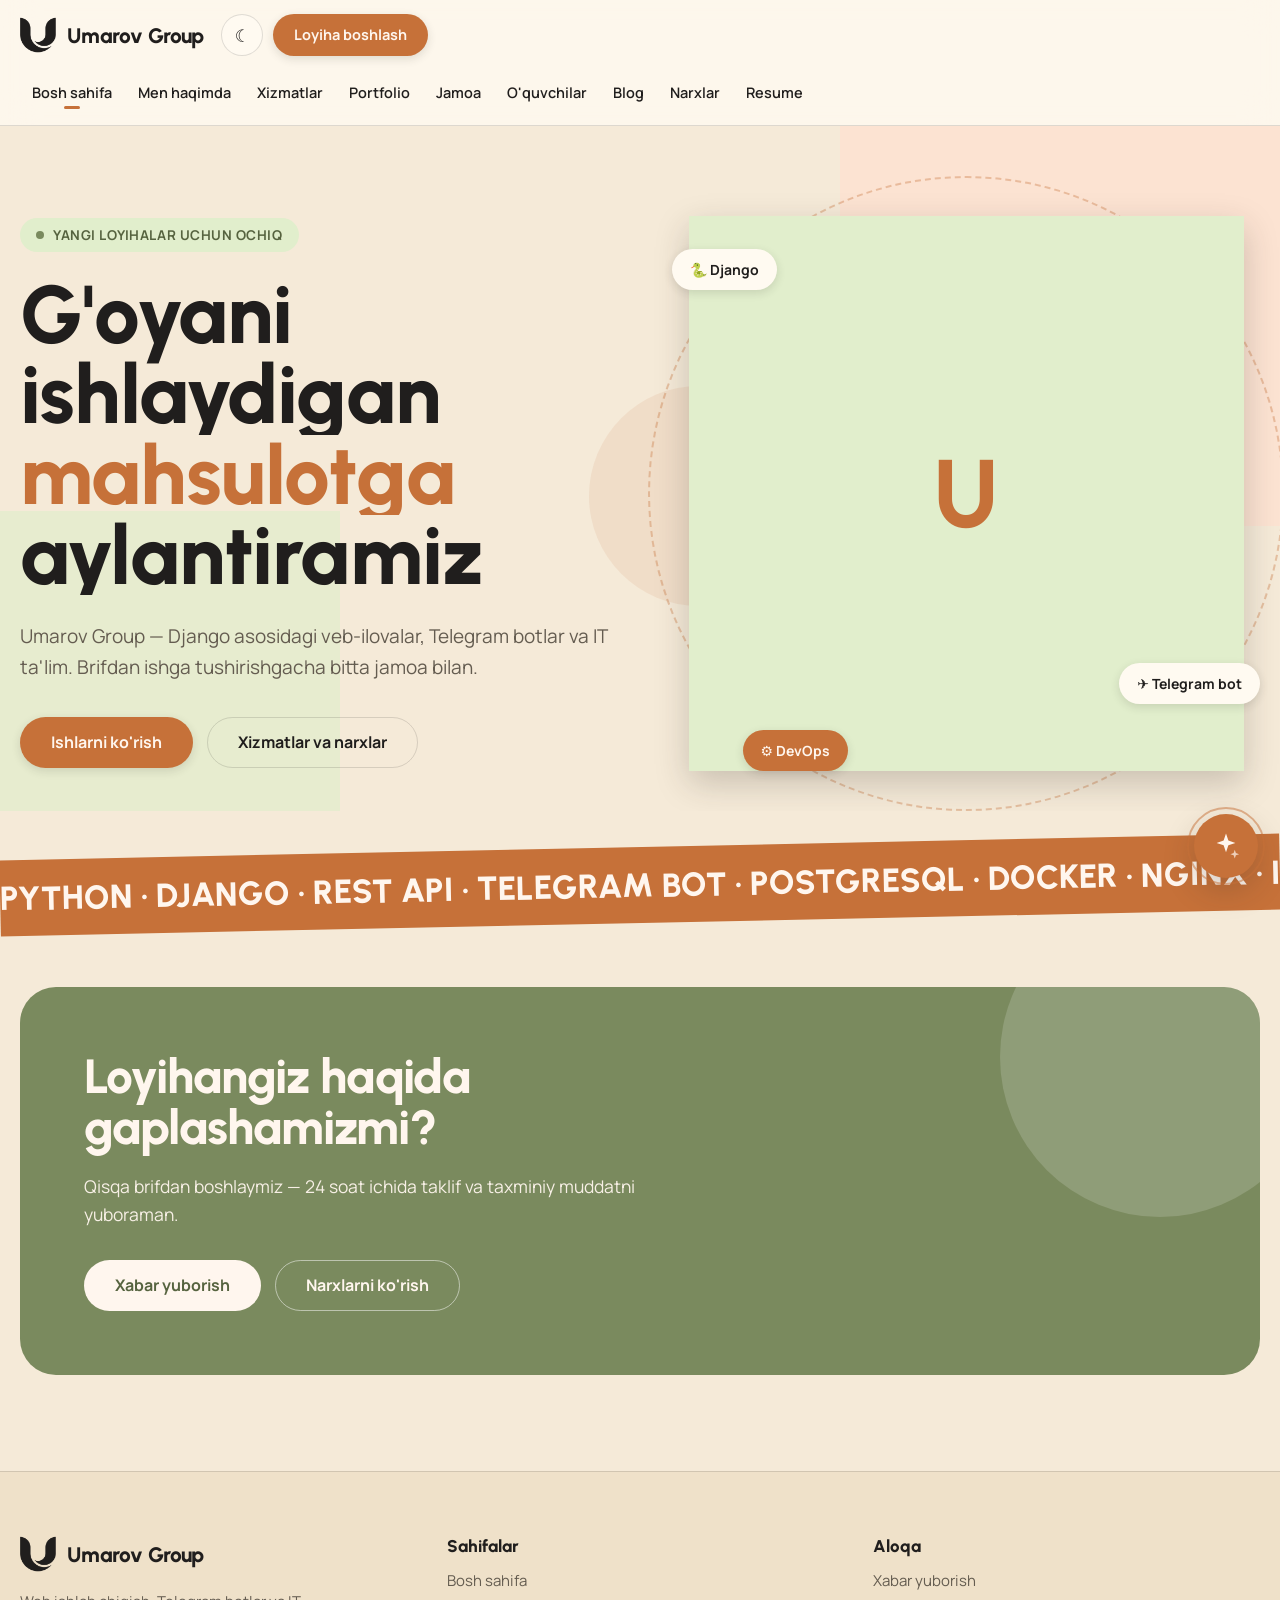
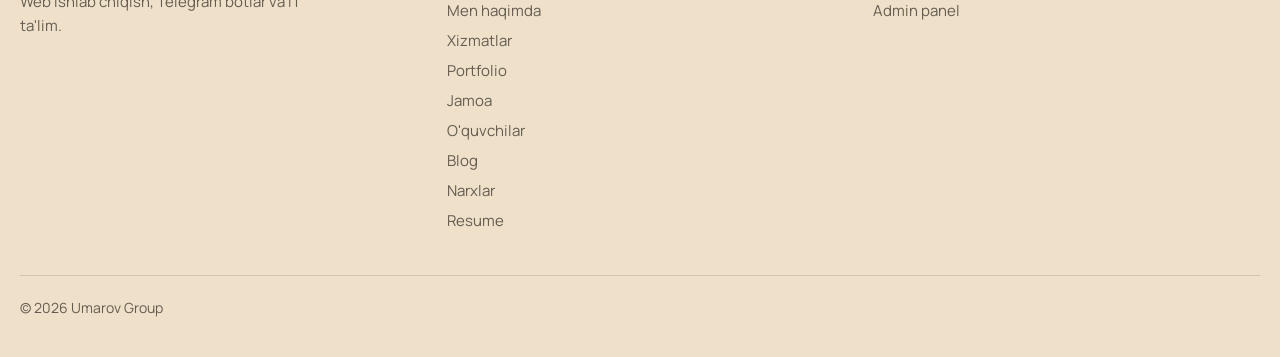
==== commit e7116716: "Switch to Urbanist + Manrope fonts and add the U logo everywhere Gilroy is a commercial font, so Urb" ====
--- a/index.html
+++ b/index.html
@@ -5,13 +5,14 @@
 <meta name="viewport" content="width=device-width, initial-scale=1.0">
 <title>Umarov Group</title>
 <meta name="description" content="">
-<link rel="icon" href="/static/img/favicon.png">
+<link rel="icon" href="/static/img/favicon.png" type="image/png">
+<link rel="apple-touch-icon" href="/static/img/apple-touch-icon.png">
 <script>
 try { var t = localStorage.getItem("ug-theme"); if (t === "dark" || t === "light") document.documentElement.setAttribute("data-ugtheme", t); } catch (e) {}
 </script>
 <link rel="preconnect" href="https://fonts.googleapis.com">
 <link rel="preconnect" href="https://fonts.gstatic.com" crossorigin>
-<link rel="stylesheet" href="https://fonts.googleapis.com/css2?family=Caprasimo&family=Figtree:wght@400;500;600;700;800&family=Poppins:wght@400;500;600;700;800&display=swap">
+<link rel="stylesheet" href="https://fonts.googleapis.com/css2?family=Urbanist:wght@500;600;700;800;900&family=Manrope:wght@400;500;600;700;800&display=swap">
 <link rel="stylesheet" href="/static/css/style.css">
 <link rel="stylesheet" href="/static/css/admin.css">
 </head>
--- a/static/css/style.css
+++ b/static/css/style.css
@@ -8,7 +8,8 @@
   --pg-accent2: #7a8a5e; --pg-accent2-ink: #56633f; --pg-accent2-soft: #e1eecc;
   --pg-glass: rgba(255, 250, 241, .78); --pg-shadow: 0 12px 32px rgba(46, 43, 37, .22); --pg-shadow-sm: 0 3px 10px rgba(46, 43, 37, .14);
   --pg-onaccent: #fff6ee; --mx: 0; --my: 0; --prog: 0;
-  --ug-font-display: "Caprasimo", Georgia, serif;
+  --ug-font-display: "Urbanist", "Manrope", system-ui, sans-serif;
+  --ug-font-body: "Manrope", "Urbanist", system-ui, sans-serif;
   --ug-ease: cubic-bezier(.2, .8, .2, 1);
 }
 html[data-ugtheme="dark"] {
@@ -22,7 +23,7 @@
 html[data-app="public"] { scroll-behavior: smooth; }
 html[data-app="public"] body {
   margin: 0; background: var(--pg-bg); color: var(--pg-ink);
-  font-family: "Figtree", system-ui, sans-serif; -webkit-font-smoothing: antialiased; overflow-x: hidden;
+  font-family: var(--ug-font-body); -webkit-font-smoothing: antialiased; overflow-x: hidden;
 }
 html[data-app="public"] *, html[data-app="public"] *::before, html[data-app="public"] *::after { box-sizing: border-box; }
 :where(html[data-app="public"] a) { color: var(--pg-accent-ink); text-decoration: none; transition: color .2s, background-color .2s, border-color .2s, transform .45s var(--ug-ease), box-shadow .45s var(--ug-ease); }
@@ -30,7 +31,7 @@
 html[data-app="public"] ::selection { background: var(--pg-accent); color: var(--pg-onaccent); }
 html[data-app="public"] :focus-visible { outline: 2px solid var(--pg-accent); outline-offset: 3px; }
 html[data-app="public"] img { max-width: 100%; display: block; }
-.ug-boot { padding: 80px 20px; text-align: center; color: #645c50; font-family: "Figtree", system-ui, sans-serif; }
+.ug-boot { padding: 80px 20px; text-align: center; color: #645c50; font-family: var(--ug-font-body); }
 
 /* ---------- Animatsiyalar ---------- */
 [data-reveal] { opacity: 0; transform: translateY(38px) scale(.985); transition: opacity .85s cubic-bezier(.2, .75, .25, 1), transform .85s cubic-bezier(.2, .75, .25, 1); }
@@ -61,12 +62,15 @@
   background: var(--pg-glass); border-bottom: 1px solid var(--pg-line);
 }
 .ug-header-in { max-width: 1280px; margin: 0 auto; display: flex; align-items: center; gap: 18px; flex-wrap: wrap; }
-.ug-brand { display: flex; align-items: center; gap: 10px; flex-shrink: 0; }
-.ug-mark {
-  width: 38px; height: 38px; border-radius: 50%; background: var(--pg-accent); color: var(--pg-onaccent);
-  display: grid; place-items: center; font-family: var(--ug-font-display); font-size: 19px; box-shadow: var(--pg-shadow-sm);
-}
-.ug-brand-name { font-family: var(--ug-font-display); font-size: 19px; color: var(--pg-ink); letter-spacing: .2px; }
+.ug-brand { display: flex; align-items: center; gap: 11px; flex-shrink: 0; }
+/* Logotip: PNG niqob (alpha) — rangi CSS'dan olinadi, shuning uchun yorug'/qorong'i rejimda avtomatik moslashadi */
+.ug-mark, .ug-logo-mask {
+  display: block; flex-shrink: 0; background: var(--pg-ink);
+  -webkit-mask: url("/static/img/logo-mark.png") center / contain no-repeat; mask: url("/static/img/logo-mark.png") center / contain no-repeat;
+}
+.ug-mark { width: 36px; height: 36px; transition: background .25s, transform .5s var(--ug-ease); }
+.ug-brand:hover .ug-mark { background: var(--pg-accent); transform: rotate(-8deg) scale(1.08); }
+.ug-brand-name { font-family: var(--ug-font-display); font-weight: 800; font-size: 21px; color: var(--pg-ink); letter-spacing: -.01em; }
 .ug-nav { display: flex; gap: 2px; flex-wrap: nowrap; overflow-x: auto; scrollbar-width: none; margin-left: auto; align-items: center; min-width: 0; }
 .ug-nav::-webkit-scrollbar { display: none; }
 .ug-nav a { flex: 0 0 auto; position: relative; padding: 9px 12px; border-radius: 999px; font-size: 14.5px; font-weight: 600; color: var(--pg-ink); }
@@ -94,9 +98,10 @@
 html[data-app="public"] .ug-btn-line-on:hover { background: rgba(255, 255, 255, .14); color: var(--pg-onaccent); }
 .ug-btn-block { display: block; width: 100%; }
 .ug-eyebrow { font-size: 13.5px; font-weight: 700; letter-spacing: .14em; text-transform: uppercase; color: var(--pg-accent2-ink); }
-.ug-h1 { font-family: var(--ug-font-display); font-weight: 400; font-size: clamp(36px, 5.6vw, 76px); margin: 12px 0 0; line-height: 1.02; text-wrap: balance; }
-.ug-h2 { font-family: var(--ug-font-display); font-weight: 400; font-size: clamp(30px, 4vw, 54px); margin: 10px 0 0; line-height: 1.05; }
-.ug-h3 { font-family: var(--ug-font-display); font-weight: 400; line-height: 1.2; margin: 0; }
+.ug-h1, .ug-h2, .ug-cta-in h2 { letter-spacing: -.02em; }
+.ug-h1 { font-family: var(--ug-font-display); font-weight: 800; font-size: clamp(36px, 5.6vw, 76px); margin: 12px 0 0; line-height: 1.02; text-wrap: balance; }
+.ug-h2 { font-family: var(--ug-font-display); font-weight: 800; font-size: clamp(30px, 4vw, 54px); margin: 10px 0 0; line-height: 1.05; }
+.ug-h3 { font-family: var(--ug-font-display); font-weight: 800; line-height: 1.2; margin: 0; }
 .ug-lead { font-size: 18px; line-height: 1.62; color: var(--pg-muted); max-width: 58ch; margin: 22px 0 0; }
 .ug-muted { color: var(--pg-muted); }
 .ug-sec { padding: 0 20px 92px; }
@@ -126,7 +131,7 @@
 .ug-hero-grid { position: relative; max-width: 1280px; margin: 0 auto; display: grid; grid-template-columns: repeat(auto-fit, minmax(320px, 1fr)); gap: clamp(32px, 5vw, 72px); align-items: center; }
 .ug-badge { display: inline-flex; align-items: center; gap: 9px; padding: 8px 16px; border-radius: 999px; background: var(--pg-accent2-soft); color: var(--pg-accent2-ink); font-size: 13.5px; font-weight: 700; letter-spacing: .04em; text-transform: uppercase; }
 .ug-badge i { width: 8px; height: 8px; border-radius: 50%; background: var(--pg-accent2); animation: ug-pulse 2.4s ease-in-out infinite; }
-.ug-hero h1 { font-family: var(--ug-font-display); font-weight: 400; font-size: clamp(42px, 6.4vw, 92px); line-height: .98; margin: 22px 0 0; letter-spacing: -.01em; text-wrap: balance; }
+.ug-hero h1 { font-family: var(--ug-font-display); font-weight: 800; font-size: clamp(42px, 6.4vw, 92px); line-height: .98; margin: 22px 0 0; letter-spacing: -.01em; text-wrap: balance; }
 .ug-line { display: block; overflow: hidden; }
 .ug-line > span { display: inline-block; animation: ug-rise .9s cubic-bezier(.16, 1, .3, 1) both; }
 .ug-line:nth-child(2) > span { animation-delay: .12s; color: var(--pg-accent); }
@@ -134,7 +139,7 @@
 .ug-hero-lead { max-width: 52ch; margin: 26px 0 0; font-size: clamp(16px, 1.5vw, 19px); line-height: 1.62; color: var(--pg-muted); }
 .ug-hero-cta { display: flex; gap: 14px; flex-wrap: wrap; margin-top: 34px; }
 .ug-stats { display: flex; gap: clamp(22px, 4vw, 54px); flex-wrap: wrap; margin-top: 48px; }
-.ug-stat b { display: block; font-family: var(--ug-font-display); font-weight: 400; font-size: clamp(30px, 3.4vw, 44px); color: var(--pg-accent); }
+.ug-stat b { display: block; font-family: var(--ug-font-display); font-weight: 800; font-size: clamp(30px, 3.4vw, 44px); color: var(--pg-accent); }
 .ug-stat:nth-child(2) b { color: var(--pg-accent2); }
 .ug-stat:nth-child(3) b { color: var(--pg-ink); }
 .ug-stat span { font-size: 13.5px; color: var(--pg-muted); font-weight: 600; letter-spacing: .04em; text-transform: uppercase; }
@@ -143,7 +148,7 @@
 .ug-avatar-blob {
   position: relative; width: min(555px, 100%); aspect-ratio: 1; overflow: hidden; background: var(--pg-accent2-soft);
   animation: ug-morph 20s ease-in-out infinite; box-shadow: var(--pg-shadow); transform: translate3d(calc(var(--mx) * -14px), calc(var(--my) * -12px), 0);
-  display: grid; place-items: center; font-family: var(--ug-font-display); font-size: 96px; color: var(--pg-accent);
+  display: grid; place-items: center; font-family: var(--ug-font-display); font-weight: 800; font-size: 96px; color: var(--pg-accent);
 }
 .ug-avatar-blob img, .ug-person-photo img, .ug-student-photo img { width: 100%; height: 100%; object-fit: cover; filter: saturate(.72) contrast(.94); }
 .ug-chip { position: absolute; padding: 11px 18px; border-radius: 999px; background: var(--pg-surface); box-shadow: var(--pg-shadow-sm); font-weight: 700; font-size: 14px; }
@@ -152,11 +157,11 @@
 .ug-chip-3 { bottom: 0; left: 12%; background: var(--pg-accent); color: var(--pg-onaccent); animation: ug-float 8s ease-in-out .6s infinite; }
 .ug-marquee { overflow: hidden; background: var(--pg-accent); color: var(--pg-onaccent); padding: 18px 0; transform: rotate(-1.2deg); margin: 36px 0 64px; }
 .ug-marquee-track { display: flex; width: max-content; animation: ug-marquee 26s linear infinite; }
-.ug-marquee-track span { font-family: var(--ug-font-display); font-size: clamp(22px, 2.6vw, 34px); white-space: nowrap; padding-right: 36px; }
+.ug-marquee-track span { font-family: var(--ug-font-display); font-weight: 800; font-size: clamp(22px, 2.6vw, 34px); white-space: nowrap; padding-right: 36px; }
 
 /* ---------- Kartalar: xizmat, loyiha, blog ---------- */
 .ug-service { padding: 34px 28px 30px; box-shadow: var(--pg-shadow-sm); }
-.ug-num { display: grid; place-items: center; width: 54px; height: 54px; border-radius: 50%; background: var(--pg-accent-soft); color: var(--pg-accent-ink); font-family: var(--ug-font-display); font-size: 21px; }
+.ug-num { display: grid; place-items: center; width: 54px; height: 54px; border-radius: 50%; background: var(--pg-accent-soft); color: var(--pg-accent-ink); font-family: var(--ug-font-display); font-weight: 800; font-size: 21px; }
 .ug-service-lg { padding: 36px 30px; }
 .ug-service-lg .ug-num { width: 56px; height: 56px; background: var(--pg-accent); color: var(--pg-onaccent); }
 .ug-service h3 { font-size: 22px; margin: 20px 0 10px; }
@@ -177,12 +182,12 @@
 .ug-post-row:hover { transform: translateY(-6px); }
 .ug-post-cover { aspect-ratio: 16/10; border-radius: 20px; overflow: hidden; background: var(--pg-accent-soft); }
 .ug-post-cover img { width: 100%; height: 100%; object-fit: cover; filter: saturate(.78); }
-.ug-post-row h2 { font-family: var(--ug-font-display); font-weight: 400; font-size: 26px; margin: 12px 0 10px; color: var(--pg-ink); line-height: 1.22; }
+.ug-post-row h2 { font-family: var(--ug-font-display); font-weight: 800; font-size: 26px; margin: 12px 0 10px; color: var(--pg-ink); line-height: 1.22; }
 .ug-post-row p { margin: 0; font-size: 15.5px; line-height: 1.62; color: var(--pg-muted); }
 .ug-cta-band { max-width: 1280px; margin: 0 auto; border-radius: 36px; background: var(--pg-accent2); color: var(--pg-onaccent); padding: clamp(38px, 5vw, 72px); position: relative; overflow: hidden; }
 .ug-cta-band::before { content: ""; position: absolute; top: -90px; right: -60px; width: 320px; height: 320px; border-radius: 50%; background: rgba(255, 255, 255, .16); animation: ug-float 11s ease-in-out infinite; }
 .ug-cta-in { position: relative; max-width: 640px; }
-.ug-cta-in h2 { font-family: var(--ug-font-display); font-weight: 400; font-size: clamp(28px, 3.8vw, 48px); margin: 0; line-height: 1.08; }
+.ug-cta-in h2 { font-family: var(--ug-font-display); font-weight: 800; font-size: clamp(28px, 3.8vw, 48px); margin: 0; line-height: 1.08; }
 .ug-cta-in p { font-size: 17.5px; line-height: 1.6; margin: 18px 0 32px; opacity: .94; }
 
 /* ---------- Ichki sahifalar ---------- */
@@ -216,7 +221,7 @@
 .ug-detail-actions { display: flex; gap: 12px; flex-wrap: wrap; margin-top: 34px; }
 .ug-skills { display: grid; gap: 26px; }
 .ug-skill-top { display: flex; justify-content: space-between; gap: 16px; align-items: baseline; margin-bottom: 10px; font-weight: 700; font-size: 16.5px; }
-.ug-skill-top em { font-family: var(--ug-font-display); font-style: normal; color: var(--pg-accent); }
+.ug-skill-top em { font-family: var(--ug-font-display); font-weight: 800; font-style: normal; color: var(--pg-accent); }
 .ug-bar { height: 12px; border-radius: 999px; background: var(--pg-accent-soft); overflow: hidden; }
 .ug-bar > div { height: 100%; width: 0; border-radius: 999px; background: linear-gradient(90deg, var(--pg-accent2), var(--pg-accent)); transition: width 1.4s var(--ug-ease); }
 .ug-exp { padding: 26px 28px; border-radius: 24px; background: var(--pg-surface); border: 1px solid var(--pg-line); }
@@ -226,7 +231,7 @@
 .ug-plan { padding: 38px 32px; border-radius: 32px; box-shadow: var(--pg-shadow-sm); }
 .ug-plan h3 { font-size: 24px; margin: 0 0 6px; }
 .ug-plan > p { margin: 0 0 20px; font-size: 15px; color: var(--pg-muted); line-height: 1.55; }
-.ug-price { font-family: var(--ug-font-display); font-size: clamp(30px, 3.4vw, 42px); color: var(--pg-accent); line-height: 1; }
+.ug-price { font-family: var(--ug-font-display); font-weight: 800; font-size: clamp(30px, 3.4vw, 42px); color: var(--pg-accent); line-height: 1; }
 .ug-feats { display: grid; gap: 10px; margin: 26px 0 28px; }
 .ug-feats div { display: flex; gap: 10px; align-items: flex-start; font-size: 15.5px; line-height: 1.5; }
 .ug-feats i { font-style: normal; color: var(--pg-accent2-ink); font-weight: 800; }
@@ -241,7 +246,7 @@
 .ug-socials a:hover { background: var(--pg-accent); color: var(--pg-onaccent); border-color: var(--pg-accent); transform: translateY(-3px); }
 .ug-socials svg { width: 19px; height: 19px; }
 .ug-form-card { padding: 36px 32px; border-radius: 32px; background: var(--pg-surface); border: 1px solid var(--pg-line); box-shadow: var(--pg-shadow-sm); }
-.ug-form-card h2 { font-family: var(--ug-font-display); font-weight: 400; font-size: 24px; margin: 0 0 20px; }
+.ug-form-card h2 { font-family: var(--ug-font-display); font-weight: 800; font-size: 24px; margin: 0 0 20px; }
 .ug-form { display: grid; gap: 14px; }
 .ug-input, .ug-textarea { padding: 14px 20px; border-radius: 999px; border: 1.5px solid var(--pg-line); background: var(--pg-bg); color: var(--pg-ink); font-family: inherit; font-size: 15.5px; width: 100%; }
 .ug-textarea { border-radius: 22px; padding: 16px 20px; resize: vertical; }
@@ -293,7 +298,7 @@
 .ug-cube-scene:hover .ug-face-in { transform: translateZ(18px) scale(1.05); }
 .ug-face-ico { width: 40px; height: 40px; filter: drop-shadow(0 3px 8px rgba(0, 0, 0, .35)); }
 .ug-face-ico svg { width: 100%; height: 100%; }
-.ug-face h4 { font-family: var(--ug-font-display); font-weight: 400; font-size: 18px; margin: 0; }
+.ug-face h4 { font-family: var(--ug-font-display); font-weight: 800; font-size: 18px; margin: 0; }
 .ug-face p { margin: 0; font-size: 10.5px; line-height: 1.5; opacity: .92; }
 .ug-face-top { background: linear-gradient(160deg, #d67f48, #8c491a); transform: rotateX(90deg) translateZ(calc(var(--cube-size) / 2)); }
 .ug-face-left { background: linear-gradient(160deg, #8fa073, #3d472b); transform: rotateY(-90deg) translateZ(calc(var(--cube-size) / 2)); }
@@ -306,7 +311,7 @@
 .ug-footer { border-top: 1px solid var(--pg-line); background: var(--pg-bg2); padding: 64px 20px 40px; }
 .ug-footer-grid { max-width: 1280px; margin: 0 auto; display: grid; grid-template-columns: repeat(auto-fit, minmax(220px, 1fr)); gap: 40px; }
 .ug-footer p { margin: 18px 0 0; font-size: 15px; line-height: 1.6; color: var(--pg-muted); max-width: 32ch; }
-.ug-footer h4 { font-family: var(--ug-font-display); font-weight: 400; font-size: 17px; margin: 0 0 14px; }
+.ug-footer h4 { font-family: var(--ug-font-display); font-weight: 800; font-size: 17px; margin: 0 0 14px; }
 .ug-footer-links { display: grid; gap: 9px; }
 .ug-footer-links a, .ug-footer-links span { font-size: 15px; color: var(--pg-muted); }
 .ug-footer-links a:hover { color: var(--pg-accent); }
@@ -327,7 +332,7 @@
 @keyframes ug-ai-dot { 0%, 60%, 100% { transform: translateY(0); opacity: .45; } 30% { transform: translateY(-5px); opacity: 1; } }
 @keyframes ug-ai-bob { 0%, 100% { transform: translateY(0); } 50% { transform: translateY(-5px); } }
 .ug-ai [hidden] { display: none !important; }
-.ug-ai { position: fixed; right: 22px; bottom: 22px; z-index: 70; display: flex; flex-direction: column; align-items: flex-end; gap: 14px; pointer-events: none; font-family: "Figtree", system-ui, sans-serif; }
+.ug-ai { position: fixed; right: 22px; bottom: 22px; z-index: 70; display: flex; flex-direction: column; align-items: flex-end; gap: 14px; pointer-events: none; font-family: var(--ug-font-body); }
 .ug-ai > * { pointer-events: auto; }
 .ug-ai button, .ug-ai textarea { font-family: inherit; }
 
@@ -364,9 +369,9 @@
 .ug-ai-head::after { content: ""; position: absolute; right: -40px; top: -50px; width: 150px; height: 150px; background: var(--pg-accent); opacity: .5; animation: ug-morph 16s ease-in-out infinite; pointer-events: none; }
 .ug-ai-head > * { position: relative; z-index: 1; }
 .ug-ai-avatar { width: 42px; height: 42px; border-radius: 50%; display: grid; place-items: center; flex-shrink: 0; background: color-mix(in srgb, var(--pg-onaccent) 20%, transparent); }
-.ug-ai-avatar svg { width: 22px; height: 22px; }
+.ug-ai-avatar .ug-logo-mask { width: 24px; height: 24px; background: var(--pg-onaccent); }
 .ug-ai-title { flex: 1; min-width: 0; display: flex; flex-direction: column; gap: 2px; }
-.ug-ai-title b { font-family: var(--ug-font-display); font-weight: 400; font-size: 18px; letter-spacing: .2px; }
+.ug-ai-title b { font-family: var(--ug-font-display); font-weight: 800; font-size: 18px; letter-spacing: .2px; }
 .ug-ai-title span { display: flex; align-items: center; gap: 7px; font-size: 12.5px; font-weight: 600; opacity: .92; }
 .ug-ai-title i { width: 8px; height: 8px; border-radius: 50%; background: var(--pg-accent2-soft); flex-shrink: 0; animation: ug-pulse 2.4s ease-in-out infinite; }
 .ug-ai-x { width: 34px; height: 34px; border-radius: 50%; border: none; cursor: pointer; display: grid; place-items: center; padding: 0; background: color-mix(in srgb, var(--pg-onaccent) 16%, transparent); color: var(--pg-onaccent); transition: background .2s, transform .35s var(--ug-ease); }
--- a/static/css/admin.css
+++ b/static/css/admin.css
@@ -12,7 +12,7 @@
 }
 html[data-app="admin"] body {
   margin: 0; min-height: 100vh; background: var(--pg-bg); color: var(--pg-ink);
-  font-family: "Figtree", system-ui, sans-serif; -webkit-font-smoothing: antialiased;
+  font-family: var(--ug-font-body); -webkit-font-smoothing: antialiased;
 }
 html[data-app="admin"] *, html[data-app="admin"] *::before, html[data-app="admin"] *::after { box-sizing: border-box; }
 html[data-app="admin"] ::selection { background: var(--pg-accent); color: var(--pg-onaccent); }
@@ -58,10 +58,10 @@
   box-shadow: var(--pg-shadow); animation: fadeInUp .6s var(--ug-ease-pop) both;
 }
 .admin-login-badge {
-  width: 60px; height: 60px; border-radius: 50%; margin: 0 auto 20px; display: flex; align-items: center; justify-content: center;
-  font-size: 26px; background: var(--pg-accent-soft); box-shadow: var(--pg-shadow-sm);
-}
-.admin-login-title { font-family: var(--ug-font-display); font-weight: 400; font-size: 32px; margin: 0 0 6px; color: var(--pg-ink); text-align: center; }
+  width: 68px; height: 68px; margin: 0 auto 18px; background: var(--pg-ink);
+  -webkit-mask: url("/static/img/logo-mark.png") center / contain no-repeat; mask: url("/static/img/logo-mark.png") center / contain no-repeat;
+}
+.admin-login-title { font-family: var(--ug-font-display); font-weight: 800; font-size: 32px; margin: 0 0 6px; color: var(--pg-ink); text-align: center; }
 .admin-login-sub { color: var(--pg-muted); margin: 0 0 26px; font-size: 14.5px; text-align: center; }
 
 /* ---------- Asosiy qobiq: yon panel + kontent ---------- */
@@ -73,10 +73,11 @@
 }
 .admin-brand-row { display: flex; align-items: center; gap: 11px; margin-bottom: 20px; padding: 0 8px; }
 .admin-brand-icon {
-  width: 40px; height: 40px; border-radius: 50%; flex-shrink: 0; display: flex; align-items: center; justify-content: center;
-  font-size: 18px; background: var(--pg-accent); box-shadow: var(--pg-shadow-sm);
-}
-.admin-brand { font-family: var(--ug-font-display); font-size: 19px; color: var(--pg-ink); line-height: 1.2; letter-spacing: .2px; }
+  width: 40px; height: 40px; flex-shrink: 0; background: var(--pg-ink);
+  -webkit-mask: url("/static/img/logo-mark.png") center / contain no-repeat; mask: url("/static/img/logo-mark.png") center / contain no-repeat;
+}
+.admin-brand { font-family: var(--ug-font-display); font-weight: 800; font-size: 20px; color: var(--pg-ink); line-height: 1.15; letter-spacing: -.01em; display: flex; flex-direction: column; }
+.admin-brand small { font-family: var(--ug-font-body); font-weight: 600; font-size: 12.5px; letter-spacing: .02em; color: var(--pg-muted); margin-top: 2px; }
 .admin-user-row { display: flex; align-items: center; gap: 10px; margin-bottom: 18px; padding: 10px 12px; border-radius: 999px; background: var(--pg-bg2); }
 .admin-user-avatar {
   width: 30px; height: 30px; border-radius: 50%; flex-shrink: 0; display: flex; align-items: center; justify-content: center;
@@ -116,7 +117,7 @@
   flex: 1; min-width: 0; padding: 40px 48px; overflow-y: auto; max-height: 100vh;
   scrollbar-width: thin; scrollbar-color: var(--pg-line) transparent;
 }
-.admin-title { font-family: var(--ug-font-display); font-weight: 400; font-size: clamp(28px, 3vw, 38px); margin: 0 0 24px; color: var(--pg-ink); line-height: 1.1; animation: fadeInUp .4s var(--ug-ease-pop) both; }
+.admin-title { font-family: var(--ug-font-display); font-weight: 800; font-size: clamp(28px, 3vw, 38px); margin: 0 0 24px; color: var(--pg-ink); line-height: 1.1; animation: fadeInUp .4s var(--ug-ease-pop) both; }
 .admin-list-head { display: flex; align-items: center; justify-content: space-between; margin-bottom: 20px; gap: 14px; }
 .admin-list-head .admin-title { margin-bottom: 0; }
 
@@ -146,7 +147,7 @@
   box-shadow: var(--pg-shadow-sm); border: 1px solid var(--pg-line); animation: fadeInUp .4s var(--ug-ease-pop) both;
 }
 .admin-form > h3, .admin-form > #admin-form-alert, .admin-form > .admin-form-actions, .admin-form > .btn-send { grid-column: 1 / -1; }
-.admin-form h3 { margin: 0 0 4px; font-family: var(--ug-font-display); font-weight: 400; font-size: 24px; color: var(--pg-ink); }
+.admin-form h3 { margin: 0 0 4px; font-family: var(--ug-font-display); font-weight: 800; font-size: 24px; color: var(--pg-ink); }
 .admin-span2 { grid-column: 1 / -1; }
 .admin-form-section {
   margin: 10px 0 -4px; padding-top: 20px; border-top: 1px solid var(--pg-line);
